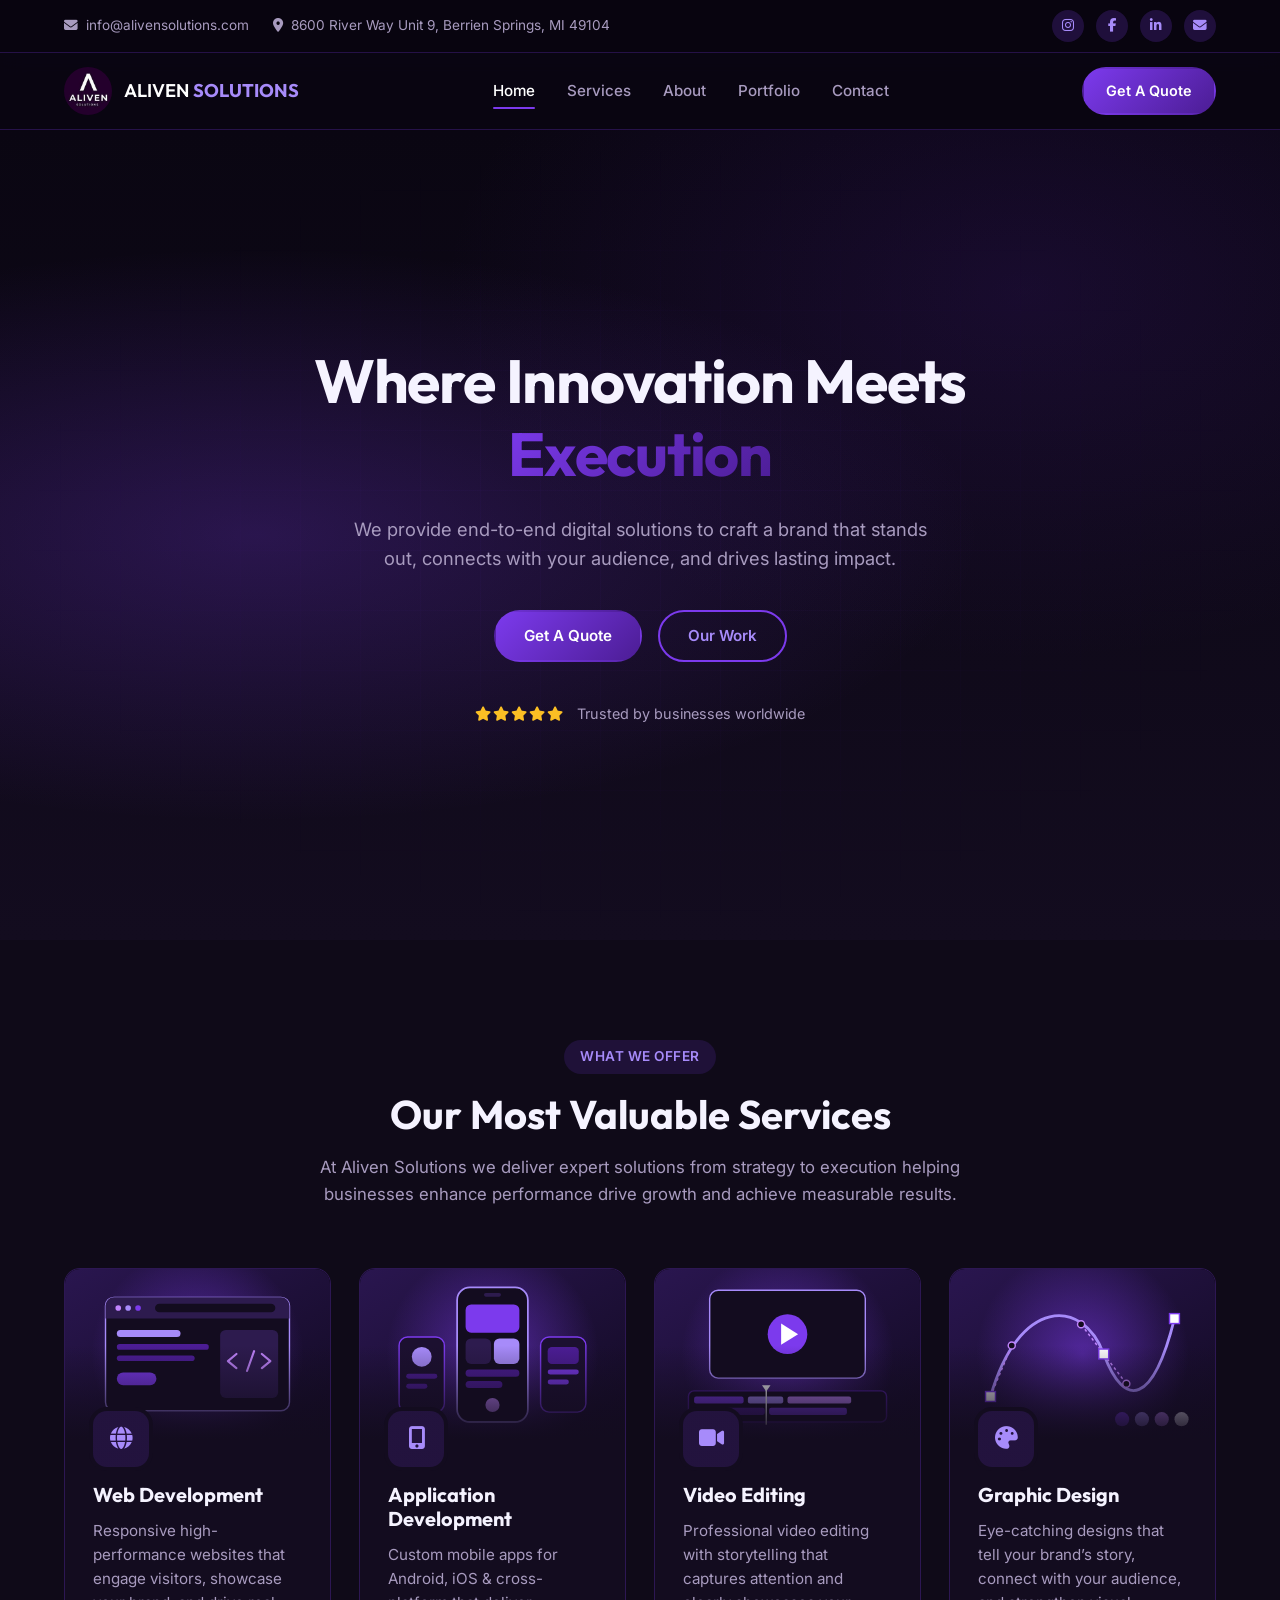
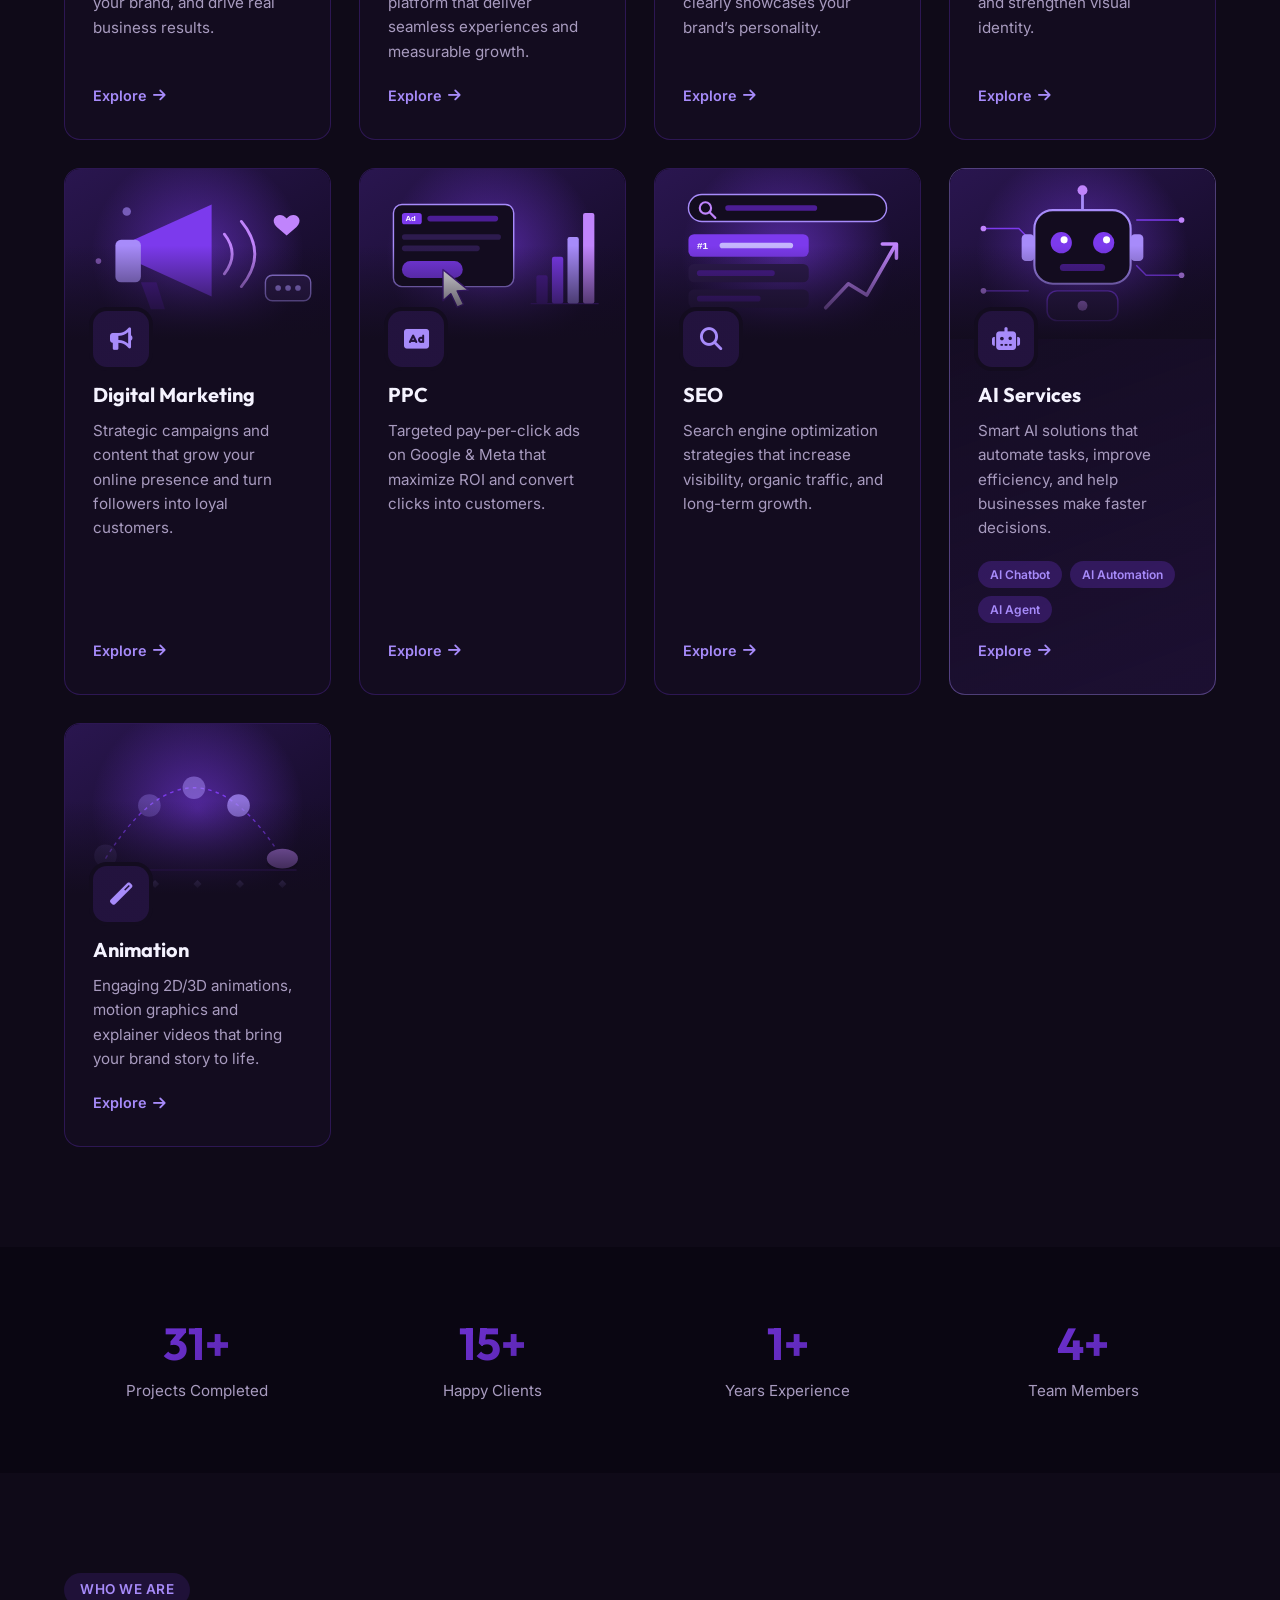
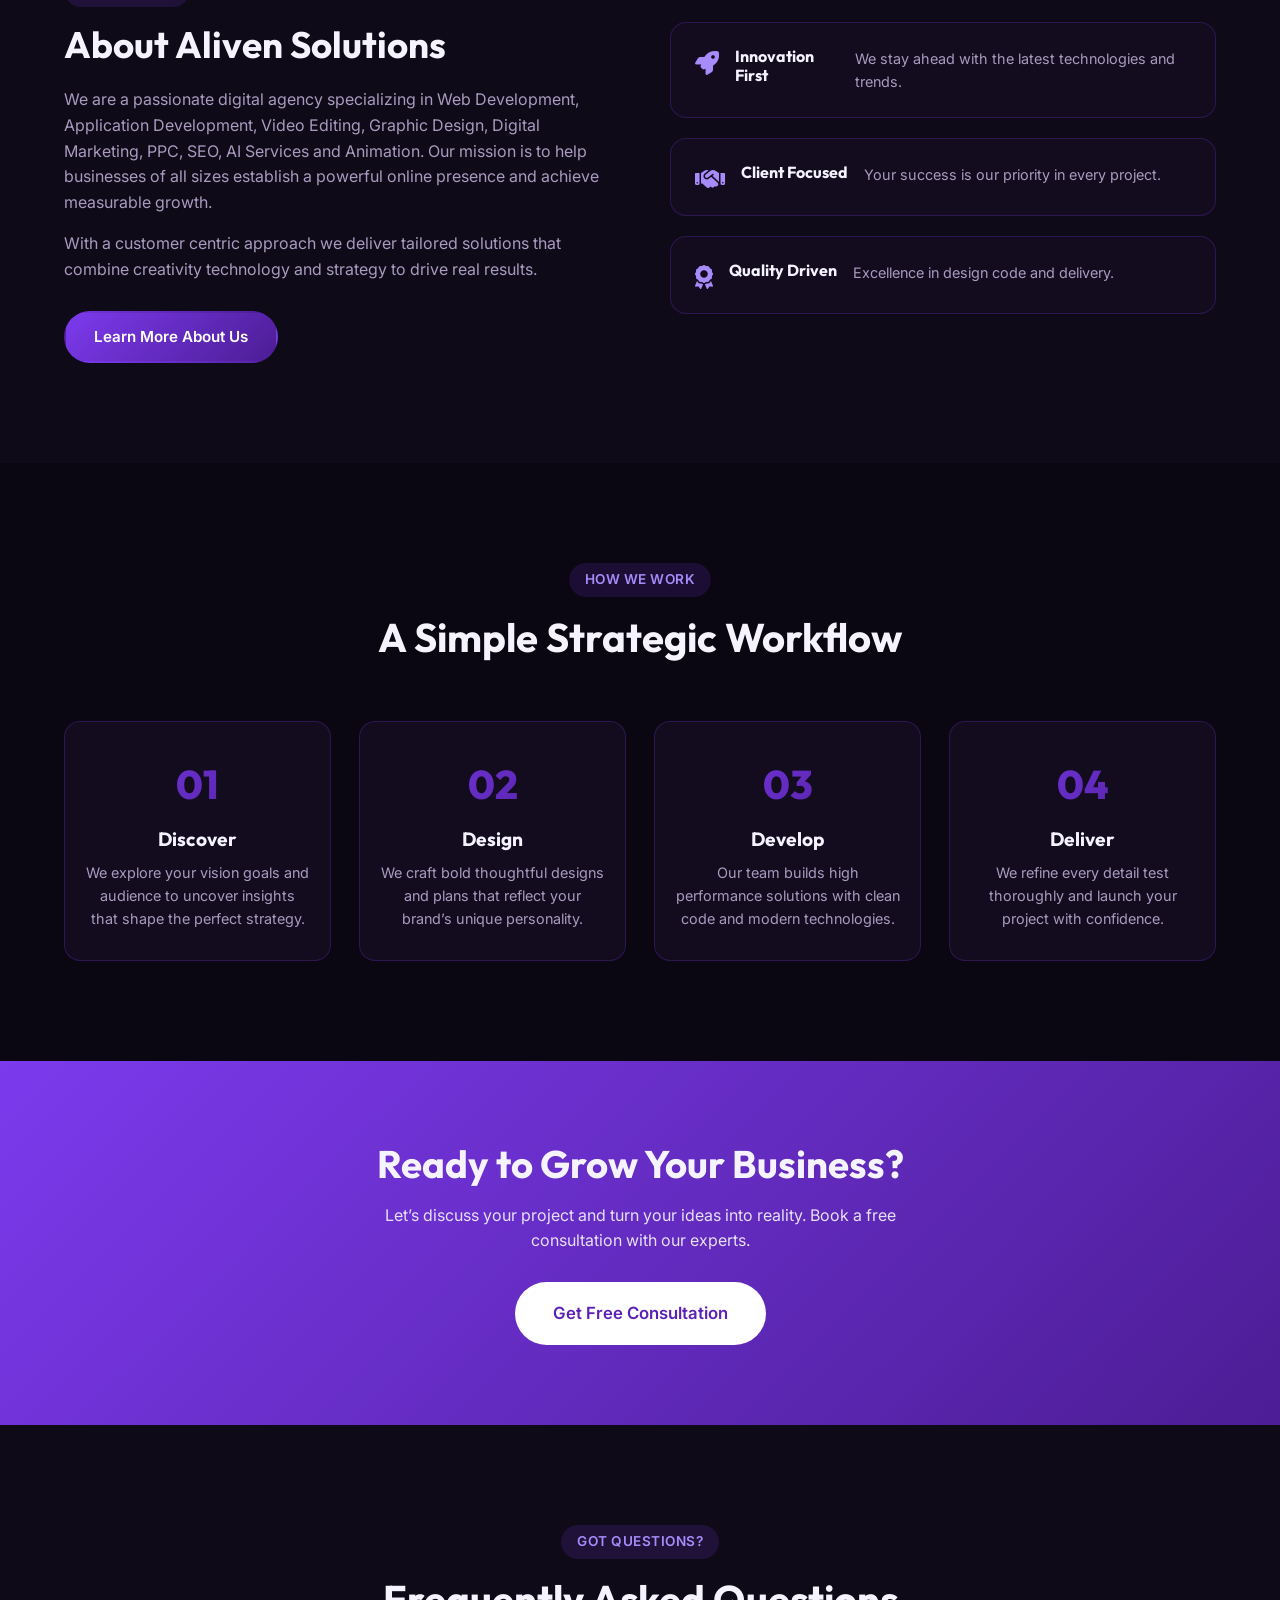
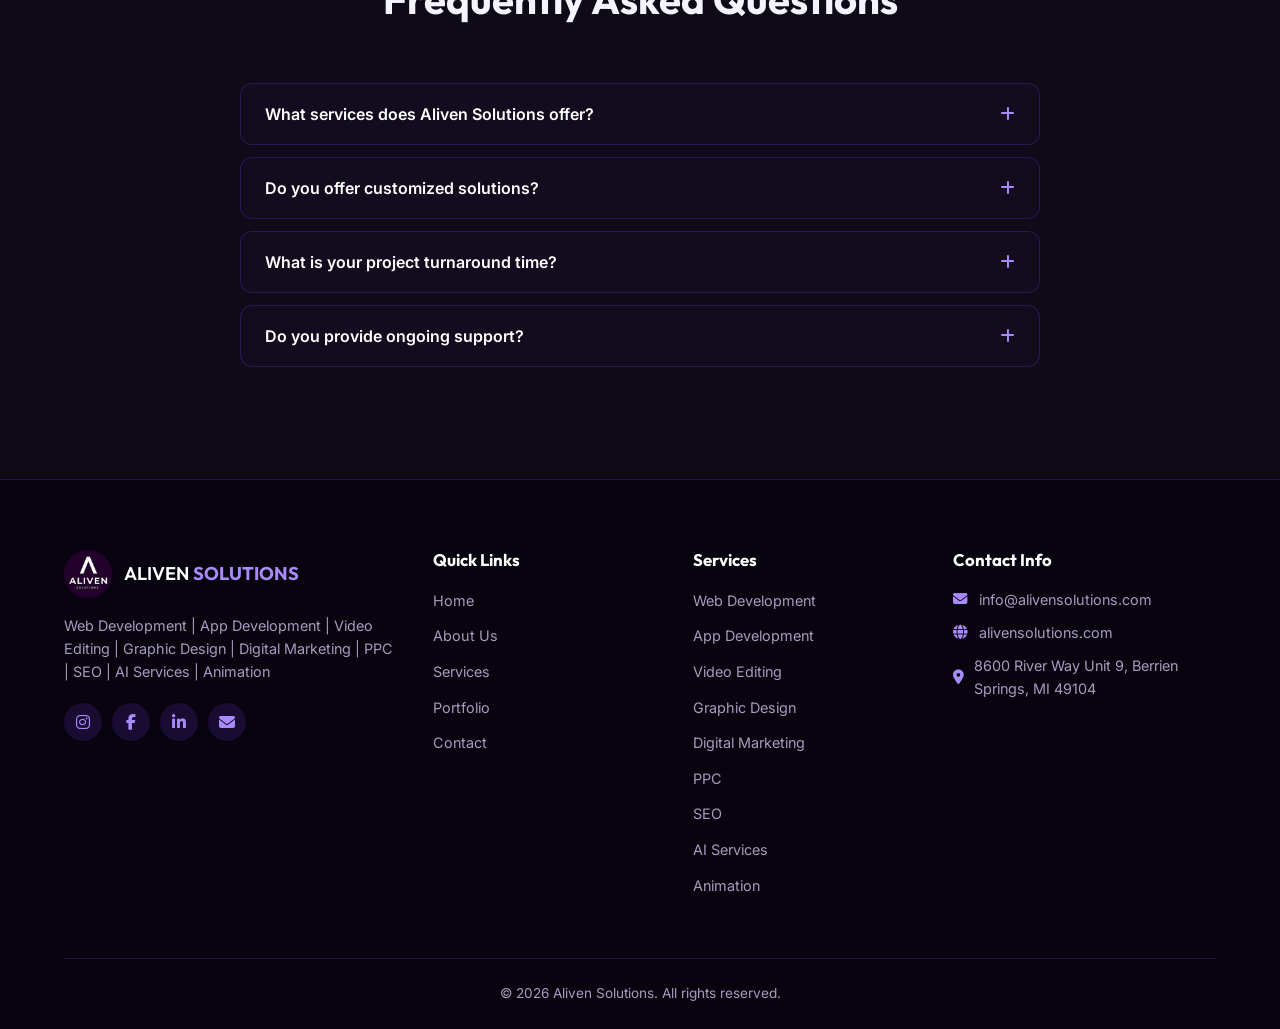
==== index.html @ 389243e1 "Complete project folders uploaded" ====
<!DOCTYPE html>
<html lang="en">
<head>
  <meta charset="UTF-8" />
  <meta name="viewport" content="width=device-width, initial-scale=1.0" />
  <title>Aliven Solutions | Web, App & Digital Marketing Experts</title>
  <meta name="description" content="Aliven Solutions - Web Development, App Development, Video Editing, Graphic Design, Digital Marketing, PPC, SEO & AI Services. Transform your digital presence." />
  <link rel="icon" type="image/png" href="images/pic.jpg" />
  <link rel="stylesheet" href="css/style.css" />
  <link rel="stylesheet" href="https://cdnjs.cloudflare.com/ajax/libs/font-awesome/6.5.1/css/all.min.css" />
  <link href="https://fonts.googleapis.com/css2?family=Inter:wght@300;400;500;600;700;800&family=Outfit:wght@400;500;600;700;800&display=swap" rel="stylesheet" />
</head>
<body>
  <div class="top-bar">
    <div class="container">
      <div class="top-left">
        <a href="mailto:alivensolutions@gmail.com"><i class="fas fa-envelope"></i> info@alivensolutions.com</a>
        <span><i class="fas fa-map-marker-alt"></i> 8600 River Way Unit 9, Berrien Springs, MI 49104</span>
      </div>
      <div class="top-right">
        <a href="https://www.instagram.com/alivensolutions/" target="_blank" aria-label="Instagram"><i class="fab fa-instagram"></i></a>
        <a href="https://www.facebook.com/profile.php?id=100065460550997&sk=directory_contact_info" aria-label="Facebook"><i class="fab fa-facebook-f"></i></a>
        <a href="https://www.linkedin.com/company/aliven-solutions" target="_blank"><i class="fab fa-linkedin-in"></i></a>
        <a href="mailto:alivensolutions@gmail.com" target="_blank"><i class="fas fa-envelope"></i></a>
      </div>
    </div>
  </div>

  <header class="navbar" id="navbar">
    <div class="container nav-container">
      <a href="index.html" class="logo">
        <img src="images/pic.jpg" alt="Aliven Solutions" />
        <span>ALIVEN <strong>SOLUTIONS</strong></span>
      </a>
      <nav class="nav-links" id="navLinks">
        <a href="index.html" class="active">Home</a>
        <a href="services.html">Services</a>
        <a href="about.html">About</a>
        <a href="portfolio.html">Portfolio</a>
        <a href="contact.html">Contact</a>
      </nav>
      <a href="contact.html" class="btn btn-primary nav-cta">Get A Quote</a>
      <button class="menu-toggle" id="menuToggle" aria-label="Menu">
        <span></span><span></span><span></span>
      </button>
    </div>
  </header>

  <section class="hero">
    <div class="hero-bg"></div>
    <div class="container hero-content">
      <h1>Where Innovation Meets <span>Execution</span></h1>
      <p>We provide end-to-end digital solutions to craft a brand that stands out, connects with your audience, and drives lasting impact.</p>
      <div class="hero-buttons">
        <a href="contact.html" class="btn btn-primary">Get A Quote</a>
        <a href="portfolio.html" class="btn btn-outline">Our Work</a>
      </div>
      <div class="hero-rating">
        <div class="stars">
          <i class="fas fa-star"></i><i class="fas fa-star"></i><i class="fas fa-star"></i><i class="fas fa-star"></i><i class="fas fa-star"></i>
        </div>
        <span>Trusted by businesses worldwide</span>
      </div>
    </div>
  </section>

  <section class="services section" id="services">
    <div class="container">
      <div class="section-header">
        <span class="section-tag">What We Offer</span>
        <h2>Our Most Valuable Services</h2>
        <p>At Aliven Solutions we deliver expert solutions from strategy to execution helping businesses enhance performance drive growth and achieve measurable results.</p>
      </div>
      <div class="services-grid">
        <div class="service-card">
          <div class="service-thumb">
            <img src="images/services/web.svg" alt="Web Development" loading="lazy" />
          </div>
          <div class="service-icon"><i class="fas fa-globe"></i></div>
          <h3>Web Development</h3>
          <p>Responsive high-performance websites that engage visitors, showcase your brand, and drive real business results.</p>
          <a href="services.html#web" class="service-link">Explore <i class="fas fa-arrow-right"></i></a>
        </div>
        <div class="service-card">
          <div class="service-thumb">
            <img src="images/services/app.svg" alt="Application Development" loading="lazy" />
          </div>
          <div class="service-icon"><i class="fas fa-mobile-alt"></i></div>
          <h3>Application Development</h3>
          <p>Custom mobile apps for Android, iOS &amp; cross-platform that deliver seamless experiences and measurable growth.</p>
          <a href="services.html#app" class="service-link">Explore <i class="fas fa-arrow-right"></i></a>
        </div>
        <div class="service-card">
          <div class="service-thumb">
            <img src="images/services/video.svg" alt="Video Editing" loading="lazy" />
          </div>
          <div class="service-icon"><i class="fas fa-video"></i></div>
          <h3>Video Editing</h3>
          <p>Professional video editing with storytelling that captures attention and clearly showcases your brand’s personality.</p>
          <a href="services.html#video" class="service-link">Explore <i class="fas fa-arrow-right"></i></a>
        </div>
        <div class="service-card">
          <div class="service-thumb">
            <img src="images/services/graphic.svg" alt="Graphic Design" loading="lazy" />
          </div>
          <div class="service-icon"><i class="fas fa-palette"></i></div>
          <h3>Graphic Design</h3>
          <p>Eye-catching designs that tell your brand’s story, connect with your audience, and strengthen visual identity.</p>
          <a href="services.html#graphic" class="service-link">Explore <i class="fas fa-arrow-right"></i></a>
        </div>
        <div class="service-card">
          <div class="service-thumb">
            <img src="images/services/marketing.svg" alt="Digital Marketing" loading="lazy" />
          </div>
          <div class="service-icon"><i class="fas fa-bullhorn"></i></div>
          <h3>Digital Marketing</h3>
          <p>Strategic campaigns and content that grow your online presence and turn followers into loyal customers.</p>
          <a href="services.html#digital" class="service-link">Explore <i class="fas fa-arrow-right"></i></a>
        </div>
        <div class="service-card">
          <div class="service-thumb">
            <img src="images/services/ppc.svg" alt="PPC" loading="lazy" />
          </div>
          <div class="service-icon"><i class="fas fa-ad"></i></div>
          <h3>PPC</h3>
          <p>Targeted pay-per-click ads on Google &amp; Meta that maximize ROI and convert clicks into customers.</p>
          <a href="services.html#ppc" class="service-link">Explore <i class="fas fa-arrow-right"></i></a>
        </div>
        <div class="service-card">
          <div class="service-thumb">
            <img src="images/services/seo.svg" alt="SEO" loading="lazy" />
          </div>
          <div class="service-icon"><i class="fas fa-search"></i></div>
          <h3>SEO</h3>
          <p>Search engine optimization strategies that increase visibility, organic traffic, and long-term growth.</p>
          <a href="services.html#seo" class="service-link">Explore <i class="fas fa-arrow-right"></i></a>
        </div>
        <div class="service-card service-card-ai">
          <div class="service-thumb">
            <img src="images/services/ai.svg" alt="AI Services" loading="lazy" />
          </div>
          <div class="service-icon"><i class="fas fa-robot"></i></div>
          <h3>AI Services</h3>
          <p>Smart AI solutions that automate tasks, improve efficiency, and help businesses make faster decisions.</p>
          <div class="ai-tags">
            <span>AI Chatbot</span>
            <span>AI Automation</span>
            <span>AI Agent</span>
          </div>
          <a href="services.html#ai" class="service-link">Explore <i class="fas fa-arrow-right"></i></a>
        </div>
        <div class="service-card">
          <div class="service-thumb">
            <img src="images/services/animation.svg" alt="Animation" loading="lazy" />
          </div>
          <div class="service-icon"><i class="fas fa-magic"></i></div>
          <h3>Animation</h3>
          <p>Engaging 2D/3D animations, motion graphics and explainer videos that bring your brand story to life.</p>
          <a href="services.html#animation" class="service-link">Explore <i class="fas fa-arrow-right"></i></a>
        </div>
      </div>
    </div>
  </section>

  <section class="stats section">
    <div class="container">
      <div class="stats-grid">
        <div class="stat-item">
          <h3 class="counter" data-target="100">0</h3>
          <p>Projects Completed</p>
        </div>
        <div class="stat-item">
          <h3 class="counter" data-target="50">0</h3>
          <p>Happy Clients</p>
        </div>
        <div class="stat-item">
          <h3 class="counter" data-target="5">0</h3>
          <p>Years Experience</p>
        </div>
        <div class="stat-item">
          <h3 class="counter" data-target="15">0</h3>
          <p>Team Members</p>
        </div>
      </div>
    </div>
  </section>

  <section class="about-preview section">
    <div class="container">
      <div class="about-grid">
        <div class="about-content">
          <span class="section-tag">Who We Are</span>
          <h2>About Aliven Solutions</h2>
          <p>We are a passionate digital agency specializing in Web Development, Application Development, Video Editing, Graphic Design, Digital Marketing, PPC, SEO, AI Services and Animation. Our mission is to help businesses of all sizes establish a powerful online presence and achieve measurable growth.</p>
          <p>With a customer centric approach we deliver tailored solutions that combine creativity technology and strategy to drive real results.</p>
          <a href="about.html" class="btn btn-primary">Learn More About Us</a>
        </div>
        <div class="about-image">
          <div class="about-card">
            <i class="fas fa-rocket"></i>
            <h4>Innovation First</h4>
            <p>We stay ahead with the latest technologies and trends.</p>
          </div>
          <div class="about-card">
            <i class="fas fa-handshake"></i>
            <h4>Client Focused</h4>
            <p>Your success is our priority in every project.</p>
          </div>
          <div class="about-card">
            <i class="fas fa-award"></i>
            <h4>Quality Driven</h4>
            <p>Excellence in design code and delivery.</p>
          </div>
        </div>
      </div>
    </div>
  </section>

  <section class="process section">
    <div class="container">
      <div class="section-header">
        <span class="section-tag">How We Work</span>
        <h2>A Simple Strategic Workflow</h2>
      </div>
      <div class="process-grid">
        <div class="process-step">
          <div class="step-num">01</div>
          <h3>Discover</h3>
          <p>We explore your vision goals and audience to uncover insights that shape the perfect strategy.</p>
        </div>
        <div class="process-step">
          <div class="step-num">02</div>
          <h3>Design</h3>
          <p>We craft bold thoughtful designs and plans that reflect your brand’s unique personality.</p>
        </div>
        <div class="process-step">
          <div class="step-num">03</div>
          <h3>Develop</h3>
          <p>Our team builds high performance solutions with clean code and modern technologies.</p>
        </div>
        <div class="process-step">
          <div class="step-num">04</div>
          <h3>Deliver</h3>
          <p>We refine every detail test thoroughly and launch your project with confidence.</p>
        </div>
      </div>
    </div>
  </section>

  <section class="cta-section">
    <div class="container">
      <h2>Ready to Grow Your Business?</h2>
      <p>Let’s discuss your project and turn your ideas into reality. Book a free consultation with our experts.</p>
      <a href="contact.html" class="btn btn-primary btn-lg">Get Free Consultation</a>
    </div>
  </section>

  <section class="faq section">
    <div class="container">
      <div class="section-header">
        <span class="section-tag">Got Questions?</span>
        <h2>Frequently Asked Questions</h2>
      </div>
      <div class="faq-list">
        <div class="faq-item">
          <button class="faq-question">What services does Aliven Solutions offer? <i class="fas fa-plus"></i></button>
          <div class="faq-answer">
            <p>We offer Web Development, Application Development, Video Editing, Graphic Design, Digital Marketing, PPC, SEO, AI Services and Animation services everything you need to build and grow your digital presence under one roof.</p>
          </div>
        </div>
        <div class="faq-item">
          <button class="faq-question">Do you offer customized solutions? <i class="fas fa-plus"></i></button>
          <div class="faq-answer">
            <p>Yes Every project is tailored to your unique business needs goals and brand identity. We never use one size fits all templates.</p>
          </div>
        </div>
        <div class="faq-item">
          <button class="faq-question">What is your project turnaround time? <i class="fas fa-plus"></i></button>
          <div class="faq-answer">
            <p>Timelines vary based on project scope. Small websites typically take 2–4 weeks. We provide a clear estimated timeline after understanding your requirements.</p>
          </div>
        </div>
        <div class="faq-item">
          <button class="faq-question">Do you provide ongoing support? <i class="fas fa-plus"></i></button>
          <div class="faq-answer">
            <p>Absolutely We offer maintenance support and optimization packages to keep your digital assets performing at their best long after launch.</p>
          </div>
        </div>
      </div>
    </div>
  </section>

  <footer class="footer">
    <div class="container">
      <div class="footer-grid">
        <div class="footer-brand">
          <a href="index.html" class="logo">
            <img src="images/pic.jpg" alt="Aliven Solutions" />
            <span>ALIVEN <strong>SOLUTIONS</strong></span>
          </a>
          <p>Web Development | App Development | Video Editing | Graphic Design | Digital Marketing | PPC | SEO | AI Services | Animation</p>
          <div class="footer-social">
            <a href="https://www.instagram.com/alivensolutions/" target="_blank"><i class="fab fa-instagram"></i></a>
            <a href="https://www.facebook.com/profile.php?id=100065460550997&sk=directory_contact_info"><i class="fab fa-facebook-f"></i></a>
            <a href="https://www.linkedin.com/company/aliven-solutions" target="_blank"><i class="fab fa-linkedin-in"></i></a>
            <a href="mailto:alivensolutions@gmail.com" target="_blank"><i class="fas fa-envelope"></i></a>
          </div>
        </div>
        <div class="footer-links">
          <h4>Quick Links</h4>
          <ul>
            <li><a href="index.html">Home</a></li>
            <li><a href="about.html">About Us</a></li>
            <li><a href="services.html">Services</a></li>
            <li><a href="portfolio.html">Portfolio</a></li>
            <li><a href="contact.html">Contact</a></li>
          </ul>
        </div>
        <div class="footer-links">
          <h4>Services</h4>
          <ul>
            <li><a href="services.html#web">Web Development</a></li>
            <li><a href="services.html#app">App Development</a></li>
            <li><a href="services.html#video">Video Editing</a></li>
            <li><a href="services.html#graphic">Graphic Design</a></li>
            <li><a href="services.html#digital">Digital Marketing</a></li>
            <li><a href="services.html#ppc">PPC</a></li>
            <li><a href="services.html#seo">SEO</a></li>
            <li><a href="services.html#ai">AI Services</a></li>
            <li><a href="services.html#animation">Animation</a></li>
          </ul>
        </div>
        <div class="footer-contact">
          <h4>Contact Info</h4>
          <ul>
            <li><i class="fas fa-envelope"></i> <a href="mailto:alivensolutions@gmail.com">info@alivensolutions.com</a></li>
            <li><i class="fas fa-globe"></i> <a href="https://alivensolutions.com">alivensolutions.com</a></li>
            <li><i class="fas fa-map-marker-alt"></i> 8600 River Way Unit 9, Berrien Springs, MI 49104</li>
          </ul>
        </div>
      </div>
      <div class="footer-bottom">
        <p>&copy; 2026 Aliven Solutions. All rights reserved.</p>
      </div>
    </div>
  </footer>

  <script src="js/main.js"></script>
</body>
</html>
---- css/style.css ----
:root {
  --primary: #7c3aed;
  --primary-dark: #5b21b6;
  --primary-light: #a78bfa;
  --accent: #c084fc;
  --bg-dark: #0a0612;
  --bg-card: #130c1f;
  --bg-section: #0f0a18;
  --text: #f5f3ff;
  --text-muted: #a89bbf;
  --border: rgba(124, 58, 237, 0.25);
  --gradient: linear-gradient(135deg, #7c3aed 0%, #4c1d95 100%);
  --shadow: 0 10px 40px rgba(124, 58, 237, 0.15);
  --radius: 16px;
  --transition: all 0.3s ease;
}

* {
  margin: 0;
  padding: 0;
  box-sizing: border-box;
}

html {
  scroll-behavior: smooth;
}

body {
  font-family: 'Inter', sans-serif;
  background: var(--bg-dark);
  color: var(--text);
  line-height: 1.6;
  overflow-x: hidden;
}

h1, h2, h3, h4, h5, h6 {
  font-family: 'Outfit', sans-serif;
  font-weight: 700;
  line-height: 1.2;
}

a {
  text-decoration: none;
  color: inherit;
  transition: var(--transition);
}

img {
  max-width: 100%;
  display: block;
}

.container {
  width: 100%;
  max-width: 1200px;
  margin: 0 auto;
  padding: 0 24px;
}

.section {
  padding: 100px 0;
}

.section-header {
  text-align: center;
  max-width: 700px;
  margin: 0 auto 60px;
}

.section-tag {
  display: inline-block;
  background: rgba(124, 58, 237, 0.15);
  color: var(--primary-light);
  padding: 6px 16px;
  border-radius: 50px;
  font-size: 0.85rem;
  font-weight: 600;
  letter-spacing: 0.5px;
  margin-bottom: 16px;
  text-transform: uppercase;
}

.section-header h2 {
  font-size: 2.5rem;
  margin-bottom: 16px;
}

.section-header p {
  color: var(--text-muted);
  font-size: 1.05rem;
}

/* Buttons */
.btn {
  display: inline-flex;
  align-items: center;
  gap: 8px;
  padding: 12px 28px;
  border-radius: 50px;
  font-weight: 600;
  font-size: 0.95rem;
  border: 2px solid transparent;
  cursor: pointer;
  transition: var(--transition);
}

.btn-primary {
  background: var(--gradient);
  color: #fff;
  border-color: transparent;
}

.btn-primary:hover {
  transform: translateY(-2px);
  box-shadow: 0 8px 25px rgba(124, 58, 237, 0.4);
}

.btn-outline {
  background: transparent;
  border-color: var(--primary);
  color: var(--primary-light);
}

.btn-outline:hover {
  background: var(--primary);
  color: #fff;
}

.btn-lg {
  padding: 16px 36px;
  font-size: 1.05rem;
}

/* Top Bar */
.top-bar {
  background: #08040f;
  padding: 10px 0;
  font-size: 0.85rem;
  border-bottom: 1px solid var(--border);
}

.top-bar .container {
  display: flex;
  justify-content: space-between;
  align-items: center;
}

.top-left {
  display: flex;
  gap: 24px;
}

.top-left a, .top-left span {
  color: var(--text-muted);
  display: flex;
  align-items: center;
  gap: 8px;
}

.top-left a:hover {
  color: var(--primary-light);
}

.top-right {
  display: flex;
  gap: 12px;
}

.top-right a {
  width: 32px;
  height: 32px;
  border-radius: 50%;
  background: rgba(124, 58, 237, 0.2);
  display: flex;
  align-items: center;
  justify-content: center;
  color: var(--primary-light);
  font-size: 0.85rem;
}

.top-right a:hover {
  background: var(--primary);
  color: #fff;
}

/* Navbar */
.navbar {
  position: sticky;
  top: 0;
  z-index: 1000;
  background: rgba(10, 6, 18, 0.95);
  backdrop-filter: blur(12px);
  border-bottom: 1px solid var(--border);
  padding: 14px 0;
  transition: var(--transition);
}

.navbar.scrolled {
  box-shadow: 0 4px 30px rgba(0,0,0,0.4);
}

.nav-container {
  display: flex;
  align-items: center;
  justify-content: space-between;
  gap: 20px;
}

.logo {
  display: flex;
  align-items: center;
  gap: 12px;
  font-family: 'Outfit', sans-serif;
  font-size: 1.15rem;
  font-weight: 600;
  color: #fff;
}

.logo img {
  width: 48px;
  height: 48px;
  border-radius: 50%;
  object-fit: cover;
}

.logo strong {
  color: var(--primary-light);
}

.nav-links {
  display: flex;
  gap: 32px;
}

.nav-links a {
  color: var(--text-muted);
  font-weight: 500;
  font-size: 0.95rem;
  position: relative;
}

.nav-links a:hover,
.nav-links a.active {
  color: #fff;
}

.nav-links a.active::after {
  content: '';
  position: absolute;
  bottom: -6px;
  left: 0;
  width: 100%;
  height: 2px;
  background: var(--primary);
  border-radius: 2px;
}

.nav-cta {
  padding: 10px 22px;
  font-size: 0.9rem;
}

.menu-toggle {
  display: none;
  flex-direction: column;
  gap: 5px;
  background: none;
  border: none;
  cursor: pointer;
  padding: 4px;
}

.menu-toggle span {
  width: 24px;
  height: 2px;
  background: #fff;
  border-radius: 2px;
  transition: var(--transition);
}

/* Hero */
.hero {
  position: relative;
  min-height: 90vh;
  display: flex;
  align-items: center;
  overflow: hidden;
}

.hero-bg {
  position: absolute;
  inset: 0;
  background: 
    radial-gradient(ellipse at 20% 50%, rgba(124, 58, 237, 0.25) 0%, transparent 50%),
    radial-gradient(ellipse at 80% 20%, rgba(76, 29, 149, 0.2) 0%, transparent 40%),
    linear-gradient(180deg, #0a0612 0%, #130c1f 100%);
  z-index: 0;
}

.hero-bg::before {
  content: '';
  position: absolute;
  inset: 0;
  background-image: 
    linear-gradient(rgba(124, 58, 237, 0.03) 1px, transparent 1px),
    linear-gradient(90deg, rgba(124, 58, 237, 0.03) 1px, transparent 1px);
  background-size: 60px 60px;
  mask-image: radial-gradient(ellipse at center, black 20%, transparent 70%);
}

.hero-content {
  position: relative;
  z-index: 1;
  text-align: center;
  max-width: 850px;
  margin: 0 auto;
  padding: 80px 24px;
}

.hero h1 {
  font-size: clamp(2.5rem, 5vw, 3.8rem);
  margin-bottom: 24px;
  letter-spacing: -0.02em;
}

.hero h1 span {
  background: var(--gradient);
  -webkit-background-clip: text;
  -webkit-text-fill-color: transparent;
  background-clip: text;
}

.hero p {
  font-size: 1.15rem;
  color: var(--text-muted);
  max-width: 600px;
  margin: 0 auto 36px;
}

.hero-buttons {
  display: flex;
  gap: 16px;
  justify-content: center;
  flex-wrap: wrap;
  margin-bottom: 40px;
}

.hero-rating {
  display: flex;
  align-items: center;
  justify-content: center;
  gap: 12px;
  color: var(--text-muted);
  font-size: 0.9rem;
}

.stars {
  color: #fbbf24;
  letter-spacing: 2px;
}

/* Services */
.services {
  background: var(--bg-section);
}

.services-grid {
  display: grid;
  grid-template-columns: repeat(auto-fit, minmax(260px, 1fr));
  gap: 28px;
}

.service-card {
  background: var(--bg-card);
  border: 1px solid var(--border);
  border-radius: var(--radius);
  padding: 0 28px 32px;
  transition: var(--transition);
  position: relative;
  overflow: hidden;
  display: flex;
  flex-direction: column;
}

.service-card::before {
  content: '';
  position: absolute;
  top: 0;
  left: 0;
  width: 100%;
  height: 3px;
  background: var(--gradient);
  transform: scaleX(0);
  transition: var(--transition);
  z-index: 2;
}

.service-card:hover {
  transform: translateY(-6px);
  border-color: var(--primary);
  box-shadow: var(--shadow);
}

.service-card:hover::before {
  transform: scaleX(1);
}

/* Service thumbnail */
.service-thumb {
  margin: 0 -28px;
  height: 170px;
  overflow: hidden;
  position: relative;
  background: var(--bg-dark);
}

.service-thumb img {
  width: 100%;
  height: 100%;
  object-fit: cover;
  transition: transform 0.5s ease;
}

.service-thumb::after {
  content: '';
  position: absolute;
  inset: 0;
  background: linear-gradient(to top, var(--bg-card) 0%, transparent 55%);
}

.service-card:hover .service-thumb img {
  transform: scale(1.07);
}

.service-icon {
  width: 56px;
  height: 56px;
  border-radius: 14px;
  background:
    linear-gradient(rgba(124, 58, 237, 0.15), rgba(124, 58, 237, 0.15)),
    var(--bg-card);
  display: flex;
  align-items: center;
  justify-content: center;
  font-size: 1.4rem;
  color: var(--primary-light);
  margin: -28px 0 16px;
  position: relative;
  z-index: 1;
  box-shadow: 0 0 0 4px var(--bg-card);
}

.service-card h3 {
  font-size: 1.25rem;
  margin-bottom: 12px;
}

.service-card p {
  color: var(--text-muted);
  font-size: 0.95rem;
  margin-bottom: 20px;
}

.service-link {
  color: var(--primary-light);
  font-weight: 600;
  font-size: 0.9rem;
  display: inline-flex;
  align-items: center;
  gap: 6px;
  margin-top: auto;
}

.service-link:hover {
  gap: 10px;
}

.service-card-ai {
  border-color: rgba(167, 139, 250, 0.4);
  background: linear-gradient(160deg, var(--bg-card) 0%, rgba(124, 58, 237, 0.12) 100%);
}

.ai-tags {
  display: flex;
  flex-wrap: wrap;
  gap: 8px;
  margin-bottom: 16px;
}

.ai-tags span {
  background: rgba(124, 58, 237, 0.25);
  color: var(--primary-light);
  padding: 4px 12px;
  border-radius: 50px;
  font-size: 0.75rem;
  font-weight: 600;
}

/* Stats */
.stats {
  background: var(--bg-dark);
  padding: 70px 0;
}

.stats-grid {
  display: grid;
  grid-template-columns: repeat(4, 1fr);
  gap: 30px;
  text-align: center;
}

.stat-item h3 {
  font-size: 2.8rem;
  background: var(--gradient);
  -webkit-background-clip: text;
  -webkit-text-fill-color: transparent;
  background-clip: text;
  margin-bottom: 8px;
}

.stat-item p {
  color: var(--text-muted);
  font-size: 0.95rem;
}

/* About Preview */
.about-preview {
  background: var(--bg-section);
}

.about-grid {
  display: grid;
  grid-template-columns: 1fr 1fr;
  gap: 60px;
  align-items: center;
}

.about-content h2 {
  font-size: 2.3rem;
  margin-bottom: 20px;
}

.about-content p {
  color: var(--text-muted);
  margin-bottom: 16px;
}

.about-content .btn {
  margin-top: 12px;
}

.about-image {
  display: grid;
  gap: 20px;
}

.about-card {
  background: var(--bg-card);
  border: 1px solid var(--border);
  border-radius: var(--radius);
  padding: 24px;
  display: flex;
  align-items: flex-start;
  gap: 16px;
  transition: var(--transition);
}

.about-card:hover {
  border-color: var(--primary);
}

.about-card i {
  font-size: 1.5rem;
  color: var(--primary-light);
  margin-top: 4px;
}

.about-card h4 {
  margin-bottom: 6px;
}

.about-card p {
  color: var(--text-muted);
  font-size: 0.9rem;
}


/* Founder */
.founder-card {
  display: grid;
  grid-template-columns: 280px 1fr;
  gap: 48px;
  align-items: center;
  max-width: 900px;
  margin: 0 auto;
  background: var(--bg-card);
  border: 1px solid var(--border);
  border-radius: var(--radius);
  padding: 40px;
  box-shadow: 0 12px 40px rgba(0,0,0,0.15);
}

.founder-photo {
  border-radius: 16px;
  overflow: hidden;
  aspect-ratio: 3 / 4;
  background: var(--bg-dark);
}

.founder-photo img {
  width: 100%;
  height: 100%;
  object-fit: cover;
  object-position: top center;
  display: block;
}

.founder-info h3 {
  font-family: 'Outfit', sans-serif;
  font-size: 1.75rem;
  margin-bottom: 6px;
  color: var(--text);
}

.founder-info h3.founder-title {
  font-size: 2.4rem;
  line-height: 1.15;
  margin-bottom: 8px;
  background: linear-gradient(90deg, #a78bfa, #c084fc);
  -webkit-background-clip: text;
  -webkit-text-fill-color: transparent;
  background-clip: text;
}

.founder-name {
  display: block;
  font-family: 'Outfit', sans-serif;
  font-size: 1.3rem;
  font-weight: 600;
  color: var(--text);
  margin-bottom: 18px;
}

.founder-role {
  display: inline-block;
  font-size: 0.9rem;
  font-weight: 600;
  color: var(--primary, #7c3aed);
  letter-spacing: 0.04em;
  text-transform: uppercase;
  margin-bottom: 18px;
  background: linear-gradient(90deg, #a78bfa, #c084fc);
  -webkit-background-clip: text;
  -webkit-text-fill-color: transparent;
  background-clip: text;
}

.founder-info p {
  color: var(--text-muted);
  line-height: 1.7;
  margin-bottom: 14px;
}

.founder-info p:last-child {
  margin-bottom: 0;
}

@media (max-width: 768px) {
  .founder-card {
    grid-template-columns: 1fr;
    gap: 28px;
    padding: 28px 22px;
    text-align: center;
  }
  .founder-photo {
    max-width: 240px;
    margin: 0 auto;
  }
}

/* Process */
.process {
  background: var(--bg-dark);
}

.process-grid {
  display: grid;
  grid-template-columns: repeat(4, 1fr);
  gap: 28px;
}

.process-step {
  text-align: center;
  padding: 30px 20px;
  background: var(--bg-card);
  border: 1px solid var(--border);
  border-radius: var(--radius);
  position: relative;
}

.step-num {
  font-family: 'Outfit', sans-serif;
  font-size: 2.5rem;
  font-weight: 800;
  background: var(--gradient);
  -webkit-background-clip: text;
  -webkit-text-fill-color: transparent;
  background-clip: text;
  margin-bottom: 12px;
}

.process-step h3 {
  margin-bottom: 10px;
  font-size: 1.2rem;
}

.process-step p {
  color: var(--text-muted);
  font-size: 0.9rem;
}

/* CTA */
.cta-section {
  background: var(--gradient);
  padding: 80px 0;
  text-align: center;
}

.cta-section h2 {
  font-size: 2.4rem;
  margin-bottom: 16px;
}

.cta-section p {
  max-width: 550px;
  margin: 0 auto 28px;
  opacity: 0.9;
}

.cta-section .btn-primary {
  background: #fff;
  color: var(--primary-dark);
}

.cta-section .btn-primary:hover {
  background: #f0e6ff;
  box-shadow: 0 8px 25px rgba(0,0,0,0.2);
}

/* FAQ */
.faq {
  background: var(--bg-section);
}

.faq-list {
  max-width: 800px;
  margin: 0 auto;
}

.faq-item {
  border: 1px solid var(--border);
  border-radius: 12px;
  margin-bottom: 12px;
  overflow: hidden;
  background: var(--bg-card);
}

.faq-question {
  width: 100%;
  background: none;
  border: none;
  color: #fff;
  padding: 20px 24px;
  font-size: 1rem;
  font-weight: 600;
  text-align: left;
  cursor: pointer;
  display: flex;
  justify-content: space-between;
  align-items: center;
  font-family: 'Inter', sans-serif;
}

.faq-question i {
  color: var(--primary-light);
  transition: var(--transition);
}

.faq-item.active .faq-question i {
  transform: rotate(45deg);
}

.faq-answer {
  max-height: 0;
  overflow: hidden;
  transition: max-height 0.35s ease;
}

.faq-item.active .faq-answer {
  max-height: 200px;
}

.faq-answer p {
  padding: 0 24px 20px;
  color: var(--text-muted);
  font-size: 0.95rem;
}

/* Footer */
.footer {
  background: #08040f;
  padding: 70px 0 0;
  border-top: 1px solid var(--border);
}

.footer-grid {
  display: grid;
  grid-template-columns: 1.5fr 1fr 1fr 1.2fr;
  gap: 40px;
  margin-bottom: 50px;
}

.footer-brand .logo {
  margin-bottom: 16px;
}

.footer-brand p {
  color: var(--text-muted);
  font-size: 0.9rem;
  margin-bottom: 20px;
}

.footer-social {
  display: flex;
  gap: 10px;
}

.footer-social a {
  width: 38px;
  height: 38px;
  border-radius: 50%;
  background: rgba(124, 58, 237, 0.15);
  display: flex;
  align-items: center;
  justify-content: center;
  color: var(--primary-light);
}

.footer-social a:hover {
  background: var(--primary);
  color: #fff;
}

.footer-links h4,
.footer-contact h4 {
  font-size: 1.05rem;
  margin-bottom: 18px;
  color: #fff;
}

.footer-links ul,
.footer-contact ul {
  list-style: none;
}

.footer-links li,
.footer-contact li {
  margin-bottom: 10px;
}

.footer-links a,
.footer-contact a {
  color: var(--text-muted);
  font-size: 0.9rem;
}

.footer-links a:hover,
.footer-contact a:hover {
  color: var(--primary-light);
}

.footer-contact li {
  display: flex;
  align-items: center;
  gap: 10px;
  color: var(--text-muted);
  font-size: 0.9rem;
}

.footer-contact i {
  color: var(--primary-light);
  width: 16px;
}

.footer-bottom {
  border-top: 1px solid var(--border);
  padding: 24px 0;
  text-align: center;
  color: var(--text-muted);
  font-size: 0.85rem;
}

/* Page Hero (inner pages) */
.page-hero {
  padding: 80px 0 60px;
  text-align: center;
  background: 
    radial-gradient(ellipse at 50% 0%, rgba(124, 58, 237, 0.2) 0%, transparent 60%),
    var(--bg-dark);
  border-bottom: 1px solid var(--border);
}

.page-hero h1 {
  font-size: 2.8rem;
  margin-bottom: 12px;
}

.page-hero p {
  color: var(--text-muted);
  max-width: 500px;
  margin: 0 auto;
}

/* Contact Form */
.contact-grid {
  display: grid;
  grid-template-columns: 1fr 1.2fr;
  gap: 50px;
}

.contact-info-card {
  background: var(--bg-card);
  border: 1px solid var(--border);
  border-radius: var(--radius);
  padding: 36px;
}

.contact-info-card h3 {
  margin-bottom: 24px;
  font-size: 1.4rem;
}

.contact-detail {
  display: flex;
  gap: 16px;
  margin-bottom: 24px;
}

.contact-detail i {
  width: 44px;
  height: 44px;
  border-radius: 12px;
  background: rgba(124, 58, 237, 0.15);
  display: flex;
  align-items: center;
  justify-content: center;
  color: var(--primary-light);
  flex-shrink: 0;
}

.contact-detail h4 {
  font-size: 0.95rem;
  margin-bottom: 4px;
}

.contact-detail p,
.contact-detail a {
  color: var(--text-muted);
  font-size: 0.9rem;
}

.contact-form {
  background: var(--bg-card);
  border: 1px solid var(--border);
  border-radius: var(--radius);
  padding: 36px;
}

.form-group {
  margin-bottom: 20px;
}

.form-group label {
  display: block;
  margin-bottom: 8px;
  font-weight: 500;
  font-size: 0.9rem;
}

.form-group input,
.form-group textarea,
.form-group select {
  width: 100%;
  padding: 14px 16px;
  background: var(--bg-dark);
  border: 1px solid var(--border);
  border-radius: 10px;
  color: #fff;
  font-family: 'Inter', sans-serif;
  font-size: 0.95rem;
  transition: var(--transition);
}

.form-group input:focus,
.form-group textarea:focus,
.form-group select:focus {
  outline: none;
  border-color: var(--primary);
  box-shadow: 0 0 0 3px rgba(124, 58, 237, 0.2);
}

.form-group textarea {
  min-height: 140px;
  resize: vertical;
}

.form-row {
  display: grid;
  grid-template-columns: 1fr 1fr;
  gap: 16px;
}

/* Service Detail */
.service-detail {
  padding: 60px 0;
}

.service-detail-card {
  background: var(--bg-card);
  border: 1px solid var(--border);
  border-radius: var(--radius);
  padding: 40px;
  margin-bottom: 30px;
  display: grid;
  grid-template-columns: auto 1fr;
  gap: 30px;
  align-items: start;
}

.service-detail-icon {
  width: 70px;
  height: 70px;
  border-radius: 16px;
  background: rgba(124, 58, 237, 0.15);
  display: flex;
  align-items: center;
  justify-content: center;
  font-size: 1.8rem;
  color: var(--primary-light);
}

.service-detail-card h3 {
  font-size: 1.5rem;
  margin-bottom: 12px;
}

.service-detail-card p {
  color: var(--text-muted);
  margin-bottom: 16px;
}

.service-detail-card ul {
  list-style: none;
  display: grid;
  grid-template-columns: 1fr 1fr;
  gap: 8px;
}

.service-detail-card ul li {
  color: var(--text-muted);
  font-size: 0.9rem;
  display: flex;
  align-items: center;
  gap: 8px;
}

.service-detail-card ul li i {
  color: var(--primary-light);
  font-size: 0.75rem;
}

/* Portfolio */
.portfolio-grid {
  display: grid;
  grid-template-columns: repeat(auto-fill, minmax(320px, 1fr));
  gap: 28px;
}

.portfolio-card {
  background: var(--bg-card);
  border: 1px solid var(--border);
  border-radius: var(--radius);
  overflow: hidden;
  transition: var(--transition);
}

.portfolio-card:hover {
  transform: translateY(-6px);
  border-color: var(--primary);
  box-shadow: var(--shadow);
}

.portfolio-img {
  height: 200px;
  background: linear-gradient(135deg, #1e1033, #2d1b4e);
  display: flex;
  align-items: center;
  justify-content: center;
  font-size: 3rem;
  color: var(--primary-light);
  opacity: 0.6;
}

.portfolio-body {
  padding: 24px;
}

.portfolio-body h3 {
  margin-bottom: 8px;
}

.portfolio-body p {
  color: var(--text-muted);
  font-size: 0.9rem;
  margin-bottom: 12px;
}

.portfolio-tag {
  display: inline-block;
  background: rgba(124, 58, 237, 0.15);
  color: var(--primary-light);
  padding: 4px 12px;
  border-radius: 50px;
  font-size: 0.75rem;
  font-weight: 600;
}

/* Responsive */
@media (max-width: 992px) {
  .about-grid,
  .contact-grid {
    grid-template-columns: 1fr;
  }
  .process-grid {
    grid-template-columns: 1fr 1fr;
  }
  .stats-grid {
    grid-template-columns: 1fr 1fr;
  }
  .footer-grid {
    grid-template-columns: 1fr 1fr;
  }
  .service-detail-card {
    grid-template-columns: 1fr;
  }
  .service-detail-card ul {
    grid-template-columns: 1fr;
  }
}

@media (max-width: 768px) {
  .nav-links,
  .nav-cta {
    display: none;
  }
  .menu-toggle {
    display: flex;
  }
  .nav-links.active {
    display: flex;
    flex-direction: column;
    position: absolute;
    top: 100%;
    left: 0;
    right: 0;
    background: var(--bg-card);
    padding: 24px;
    border-bottom: 1px solid var(--border);
    gap: 16px;
  }
  .top-left span {
    display: none;
  }
  .section {
    padding: 70px 0;
  }
  .section-header h2 {
    font-size: 2rem;
  }
  .process-grid {
    grid-template-columns: 1fr;
  }
  .footer-grid {
    grid-template-columns: 1fr;
  }
  .form-row {
    grid-template-columns: 1fr;
  }
  .hero h1 {
    font-size: 2.2rem;
  }
}

@media (max-width: 480px) {
  .stats-grid {
    grid-template-columns: 1fr;
  }
  .hero-buttons {
    flex-direction: column;
    align-items: center;
  }
}

@media (prefers-reduced-motion: reduce) {
  .service-thumb img {
    transition: none;
  }
}
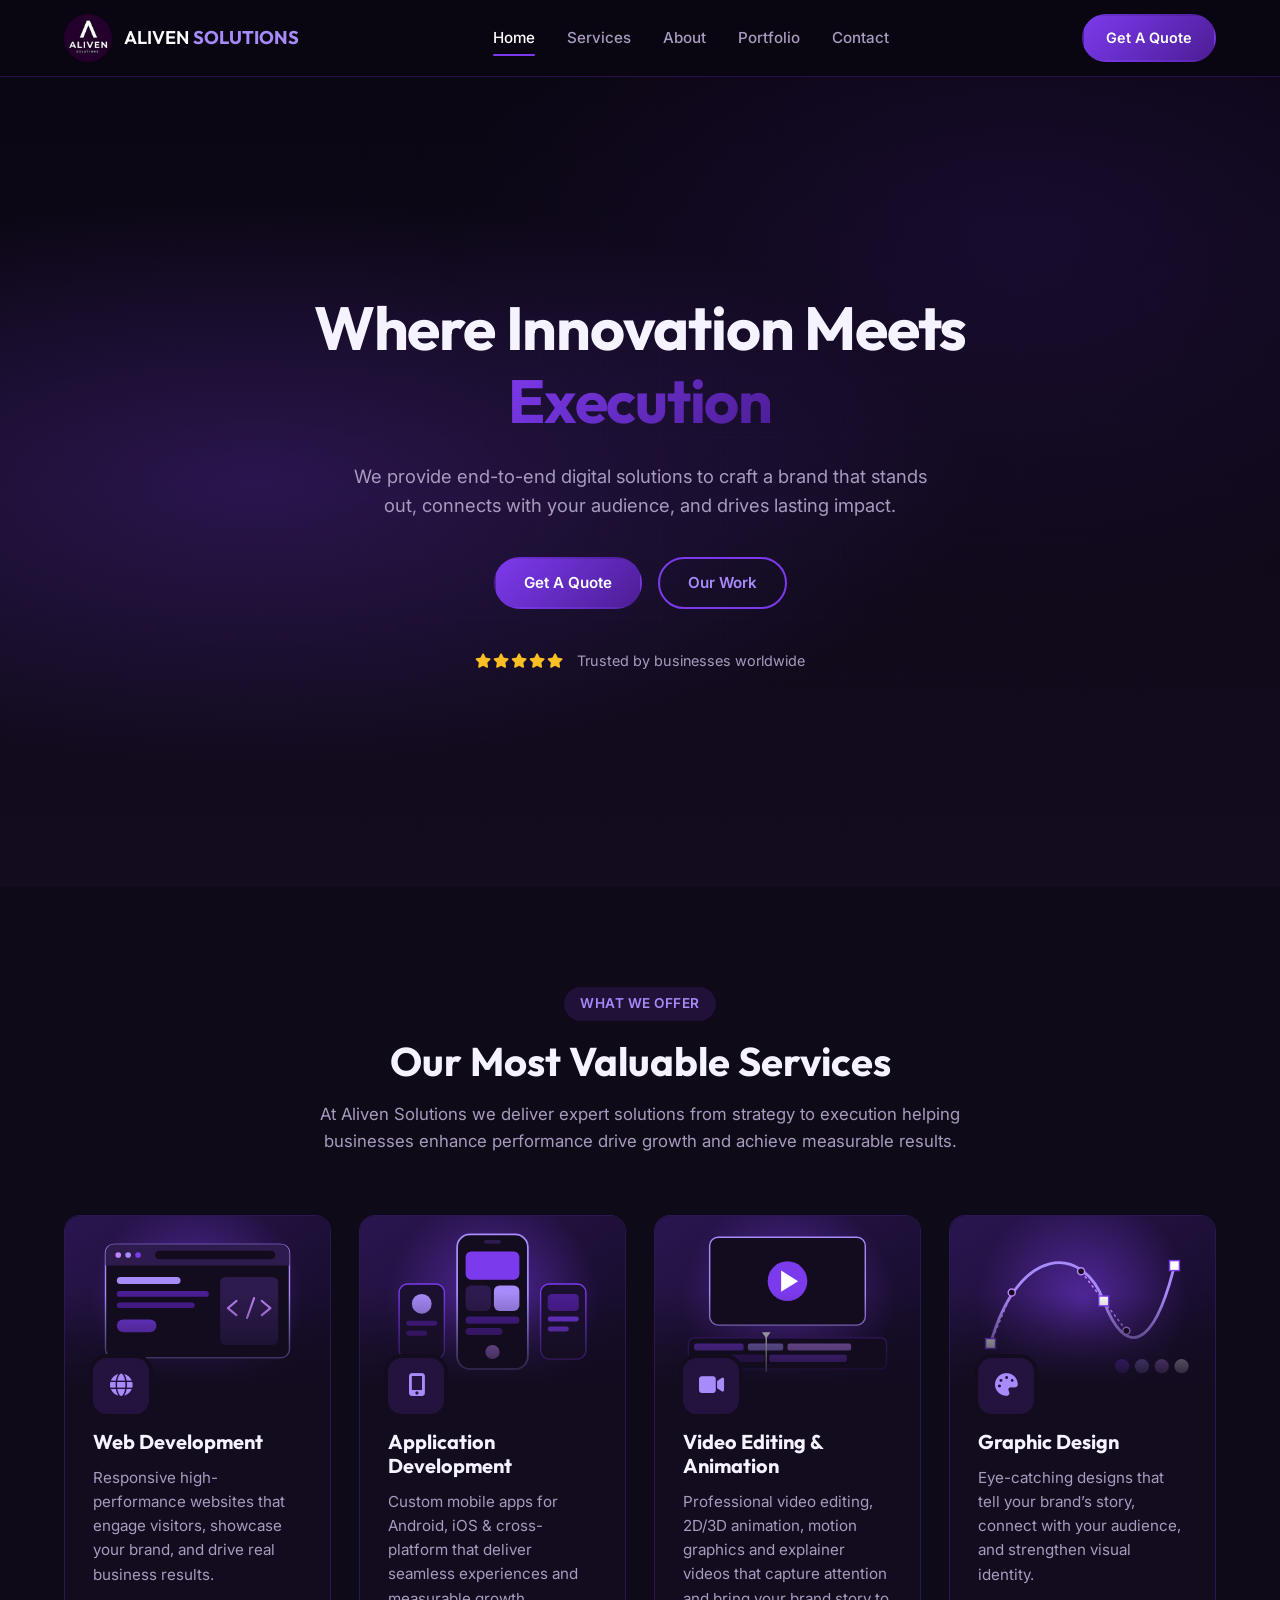
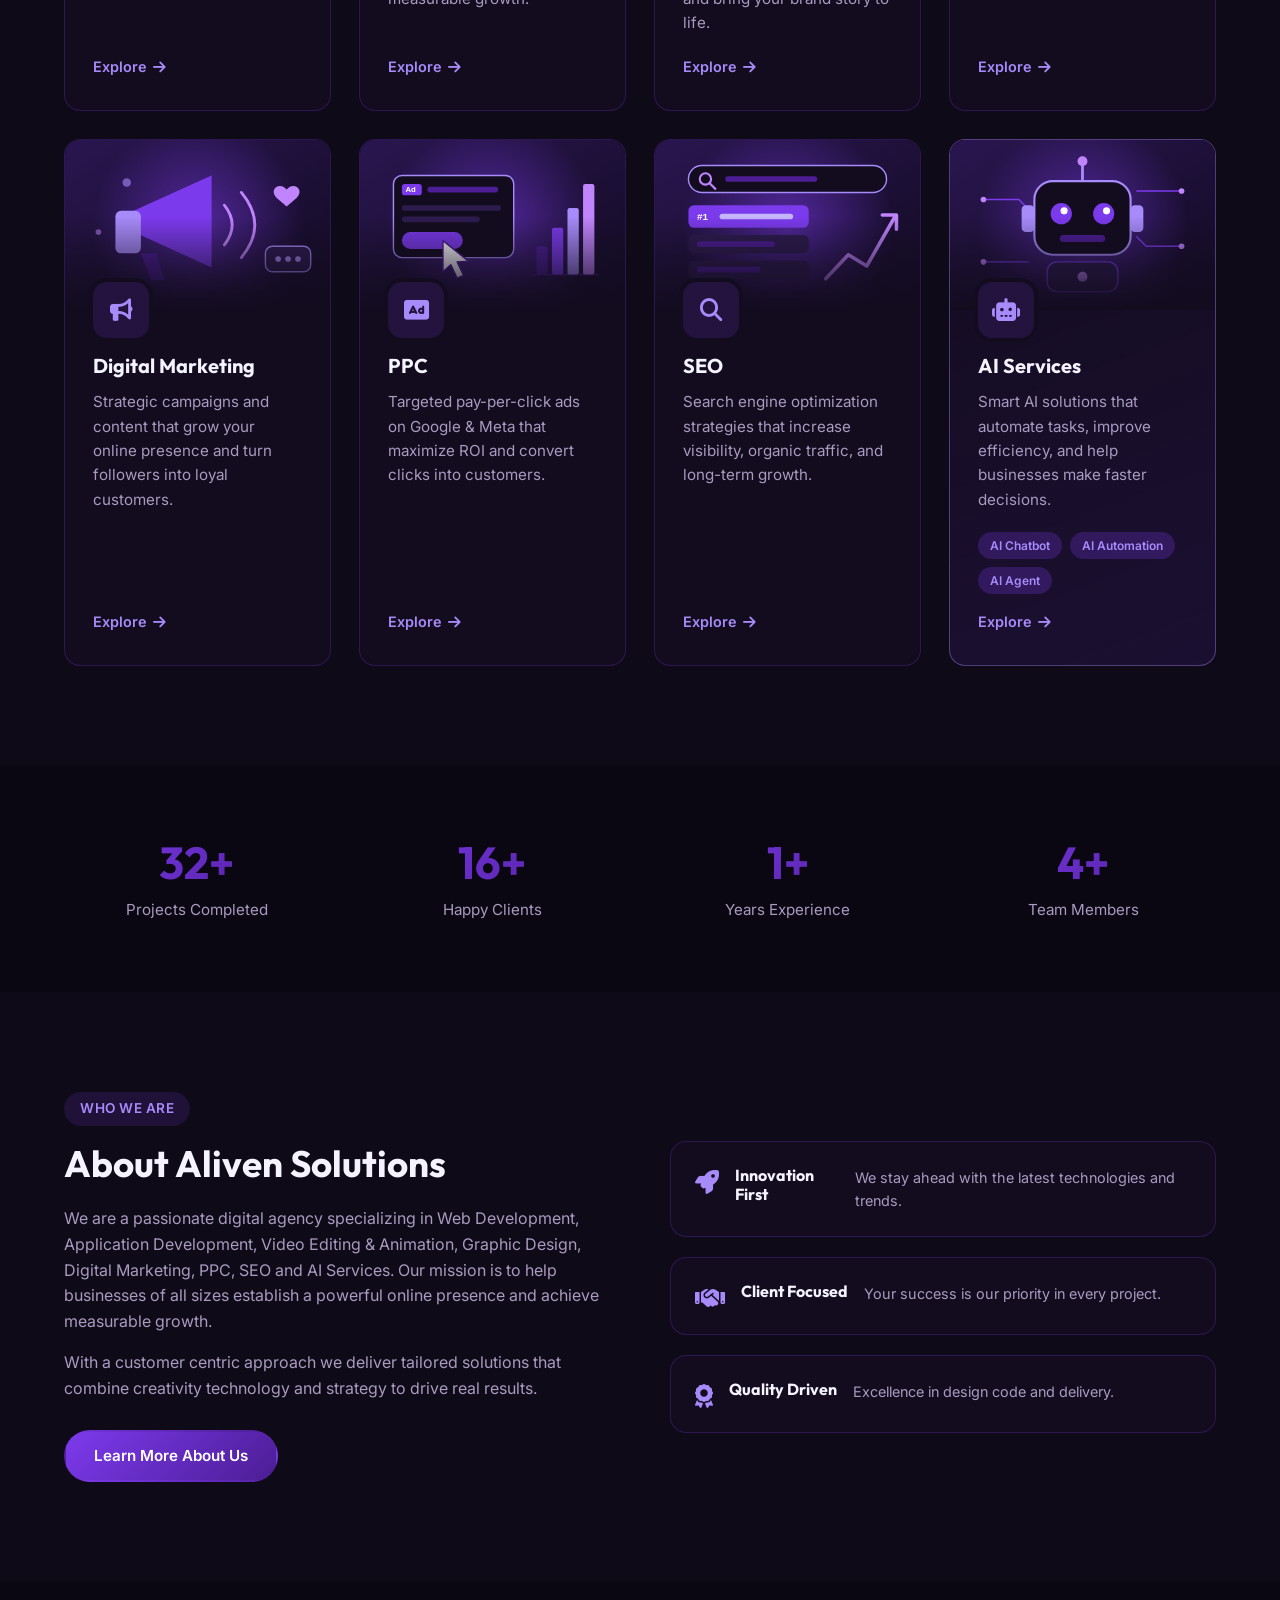
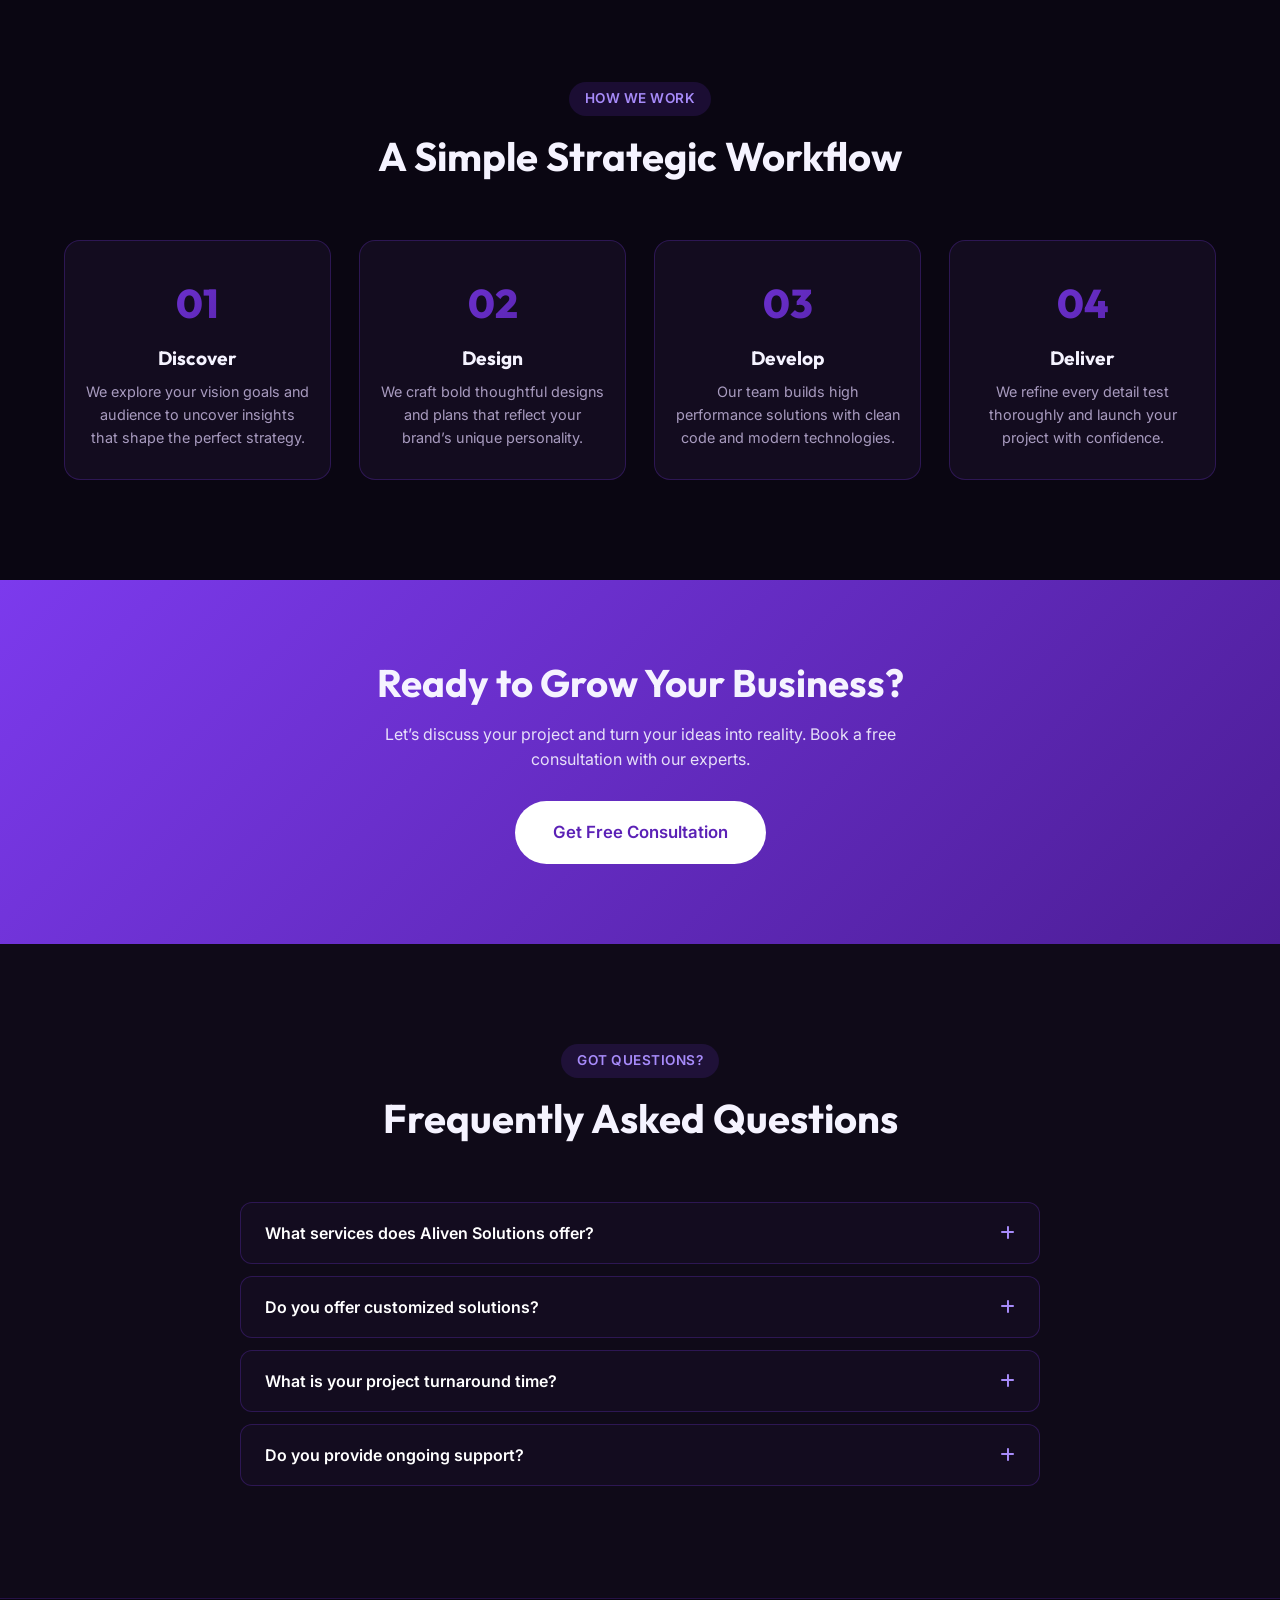
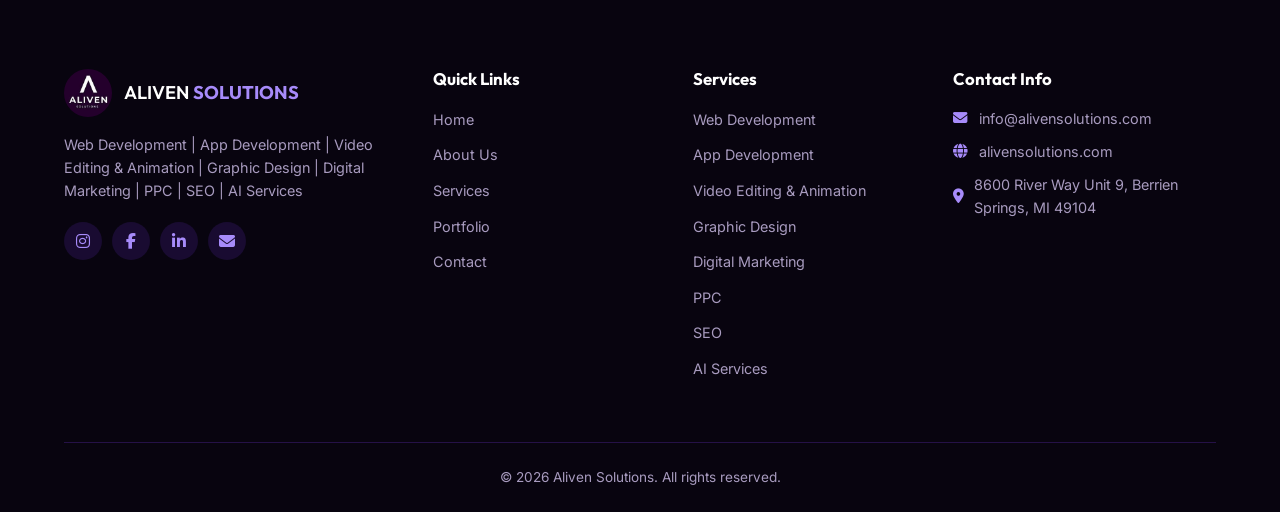
==== commit 00db6e30: "index.html" ====
--- a/index.html
+++ b/index.html
@@ -4,28 +4,13 @@
   <meta charset="UTF-8" />
   <meta name="viewport" content="width=device-width, initial-scale=1.0" />
   <title>Aliven Solutions | Web, App & Digital Marketing Experts</title>
-  <meta name="description" content="Aliven Solutions - Web Development, App Development, Video Editing, Graphic Design, Digital Marketing, PPC, SEO & AI Services. Transform your digital presence." />
+  <meta name="description" content="Aliven Solutions - Web Development, App Development, Video Editing & Animation, Graphic Design, Digital Marketing, PPC, SEO & AI Services. Transform your digital presence." />
   <link rel="icon" type="image/png" href="images/pic.jpg" />
   <link rel="stylesheet" href="css/style.css" />
   <link rel="stylesheet" href="https://cdnjs.cloudflare.com/ajax/libs/font-awesome/6.5.1/css/all.min.css" />
   <link href="https://fonts.googleapis.com/css2?family=Inter:wght@300;400;500;600;700;800&family=Outfit:wght@400;500;600;700;800&display=swap" rel="stylesheet" />
 </head>
 <body>
-  <div class="top-bar">
-    <div class="container">
-      <div class="top-left">
-        <a href="mailto:alivensolutions@gmail.com"><i class="fas fa-envelope"></i> info@alivensolutions.com</a>
-        <span><i class="fas fa-map-marker-alt"></i> 8600 River Way Unit 9, Berrien Springs, MI 49104</span>
-      </div>
-      <div class="top-right">
-        <a href="https://www.instagram.com/alivensolutions/" target="_blank" aria-label="Instagram"><i class="fab fa-instagram"></i></a>
-        <a href="https://www.facebook.com/profile.php?id=100065460550997&sk=directory_contact_info" aria-label="Facebook"><i class="fab fa-facebook-f"></i></a>
-        <a href="https://www.linkedin.com/company/aliven-solutions" target="_blank"><i class="fab fa-linkedin-in"></i></a>
-        <a href="mailto:alivensolutions@gmail.com" target="_blank"><i class="fas fa-envelope"></i></a>
-      </div>
-    </div>
-  </div>
-
   <header class="navbar" id="navbar">
     <div class="container nav-container">
       <a href="index.html" class="logo">
@@ -92,11 +77,11 @@
         </div>
         <div class="service-card">
           <div class="service-thumb">
-            <img src="images/services/video.svg" alt="Video Editing" loading="lazy" />
+            <img src="images/services/video.svg" alt="Video Editing &amp; Animation" loading="lazy" />
           </div>
           <div class="service-icon"><i class="fas fa-video"></i></div>
-          <h3>Video Editing</h3>
-          <p>Professional video editing with storytelling that captures attention and clearly showcases your brand’s personality.</p>
+          <h3>Video Editing &amp; Animation</h3>
+          <p>Professional video editing, 2D/3D animation, motion graphics and explainer videos that capture attention and bring your brand story to life.</p>
           <a href="services.html#video" class="service-link">Explore <i class="fas fa-arrow-right"></i></a>
         </div>
         <div class="service-card">
@@ -149,15 +134,6 @@
           </div>
           <a href="services.html#ai" class="service-link">Explore <i class="fas fa-arrow-right"></i></a>
         </div>
-        <div class="service-card">
-          <div class="service-thumb">
-            <img src="images/services/animation.svg" alt="Animation" loading="lazy" />
-          </div>
-          <div class="service-icon"><i class="fas fa-magic"></i></div>
-          <h3>Animation</h3>
-          <p>Engaging 2D/3D animations, motion graphics and explainer videos that bring your brand story to life.</p>
-          <a href="services.html#animation" class="service-link">Explore <i class="fas fa-arrow-right"></i></a>
-        </div>
       </div>
     </div>
   </section>
@@ -191,7 +167,7 @@
         <div class="about-content">
           <span class="section-tag">Who We Are</span>
           <h2>About Aliven Solutions</h2>
-          <p>We are a passionate digital agency specializing in Web Development, Application Development, Video Editing, Graphic Design, Digital Marketing, PPC, SEO, AI Services and Animation. Our mission is to help businesses of all sizes establish a powerful online presence and achieve measurable growth.</p>
+          <p>We are a passionate digital agency specializing in Web Development, Application Development, Video Editing &amp; Animation, Graphic Design, Digital Marketing, PPC, SEO and AI Services. Our mission is to help businesses of all sizes establish a powerful online presence and achieve measurable growth.</p>
           <p>With a customer centric approach we deliver tailored solutions that combine creativity technology and strategy to drive real results.</p>
           <a href="about.html" class="btn btn-primary">Learn More About Us</a>
         </div>
@@ -265,7 +241,7 @@
         <div class="faq-item">
           <button class="faq-question">What services does Aliven Solutions offer? <i class="fas fa-plus"></i></button>
           <div class="faq-answer">
-            <p>We offer Web Development, Application Development, Video Editing, Graphic Design, Digital Marketing, PPC, SEO, AI Services and Animation services everything you need to build and grow your digital presence under one roof.</p>
+            <p>We offer Web Development, Application Development, Video Editing &amp; Animation, Graphic Design, Digital Marketing, PPC, SEO and AI Services everything you need to build and grow your digital presence under one roof.</p>
           </div>
         </div>
         <div class="faq-item">
@@ -298,7 +274,7 @@
             <img src="images/pic.jpg" alt="Aliven Solutions" />
             <span>ALIVEN <strong>SOLUTIONS</strong></span>
           </a>
-          <p>Web Development | App Development | Video Editing | Graphic Design | Digital Marketing | PPC | SEO | AI Services | Animation</p>
+          <p>Web Development | App Development | Video Editing &amp; Animation | Graphic Design | Digital Marketing | PPC | SEO | AI Services</p>
           <div class="footer-social">
             <a href="https://www.instagram.com/alivensolutions/" target="_blank"><i class="fab fa-instagram"></i></a>
             <a href="https://www.facebook.com/profile.php?id=100065460550997&sk=directory_contact_info"><i class="fab fa-facebook-f"></i></a>
@@ -321,13 +297,12 @@
           <ul>
             <li><a href="services.html#web">Web Development</a></li>
             <li><a href="services.html#app">App Development</a></li>
-            <li><a href="services.html#video">Video Editing</a></li>
+            <li><a href="services.html#video">Video Editing &amp; Animation</a></li>
             <li><a href="services.html#graphic">Graphic Design</a></li>
             <li><a href="services.html#digital">Digital Marketing</a></li>
             <li><a href="services.html#ppc">PPC</a></li>
             <li><a href="services.html#seo">SEO</a></li>
             <li><a href="services.html#ai">AI Services</a></li>
-            <li><a href="services.html#animation">Animation</a></li>
           </ul>
         </div>
         <div class="footer-contact">
@@ -347,4 +322,4 @@
 
   <script src="js/main.js"></script>
 </body>
-</html>+</html>
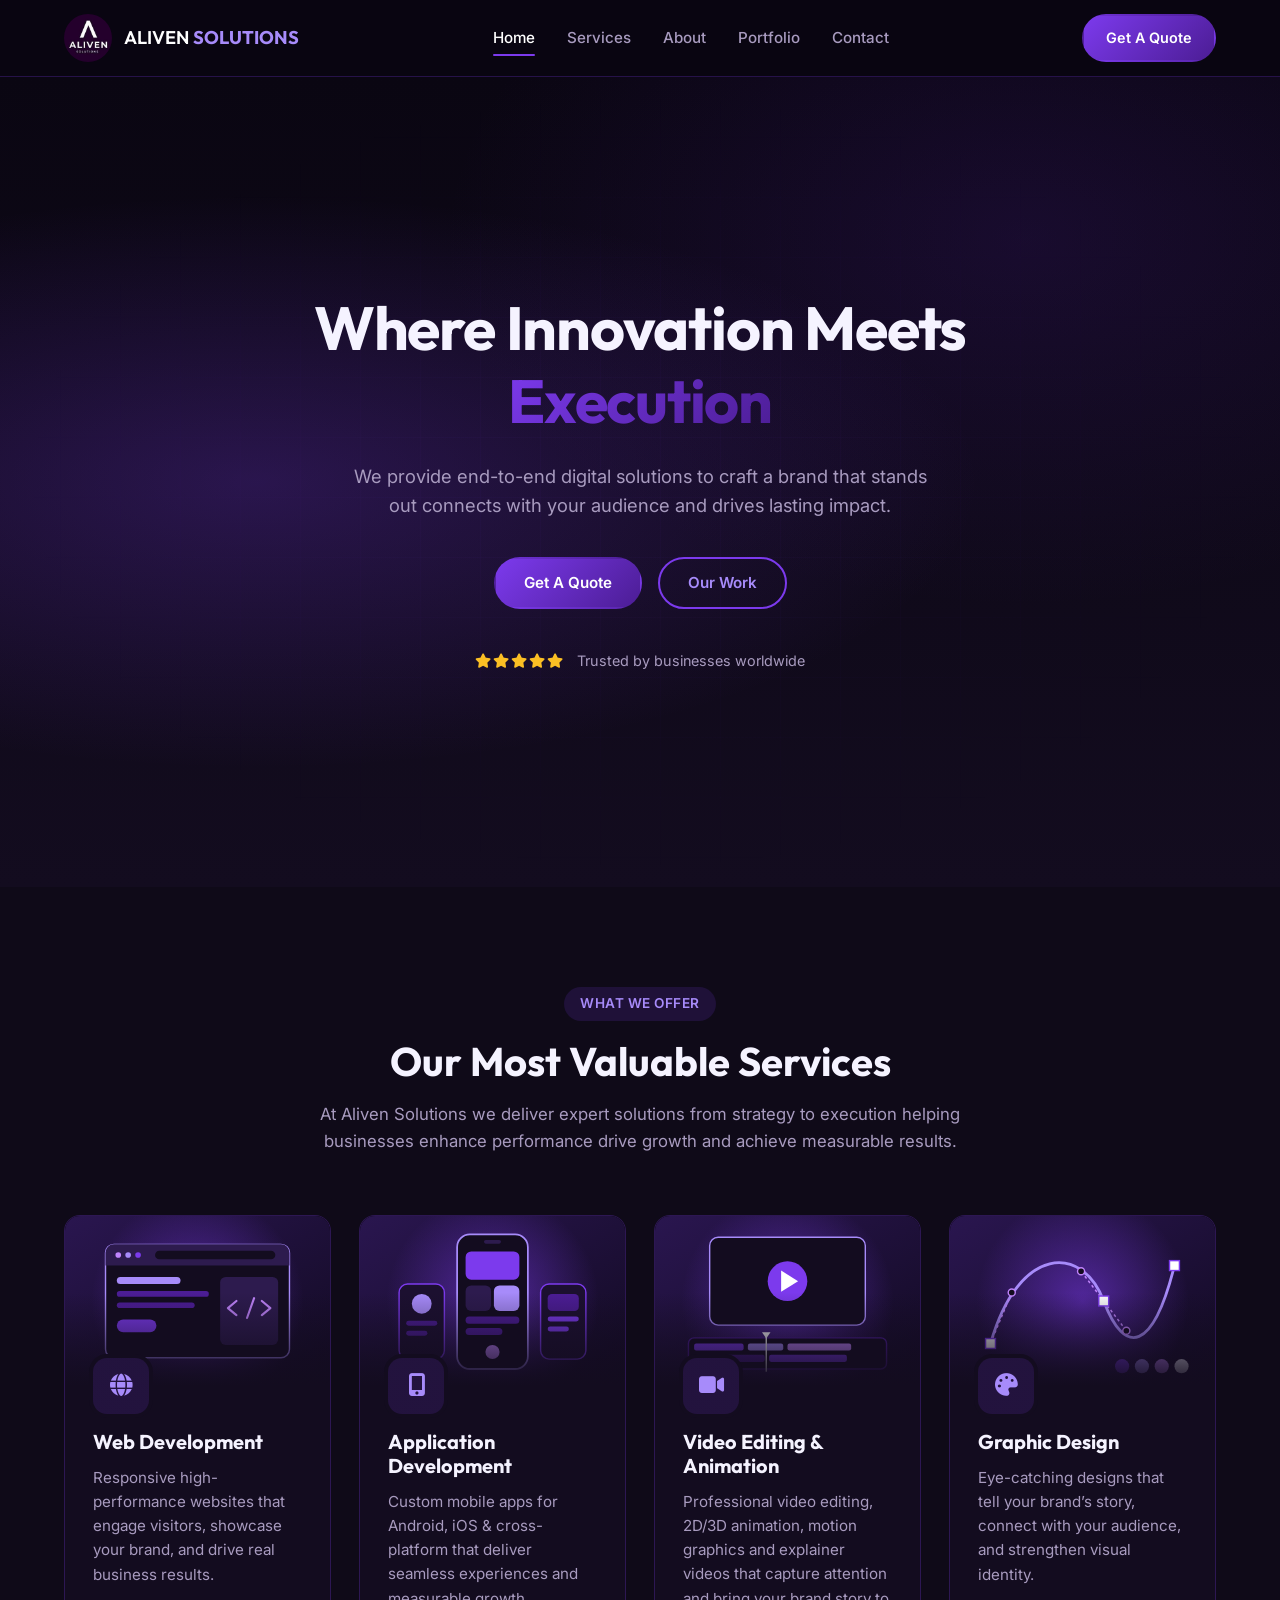
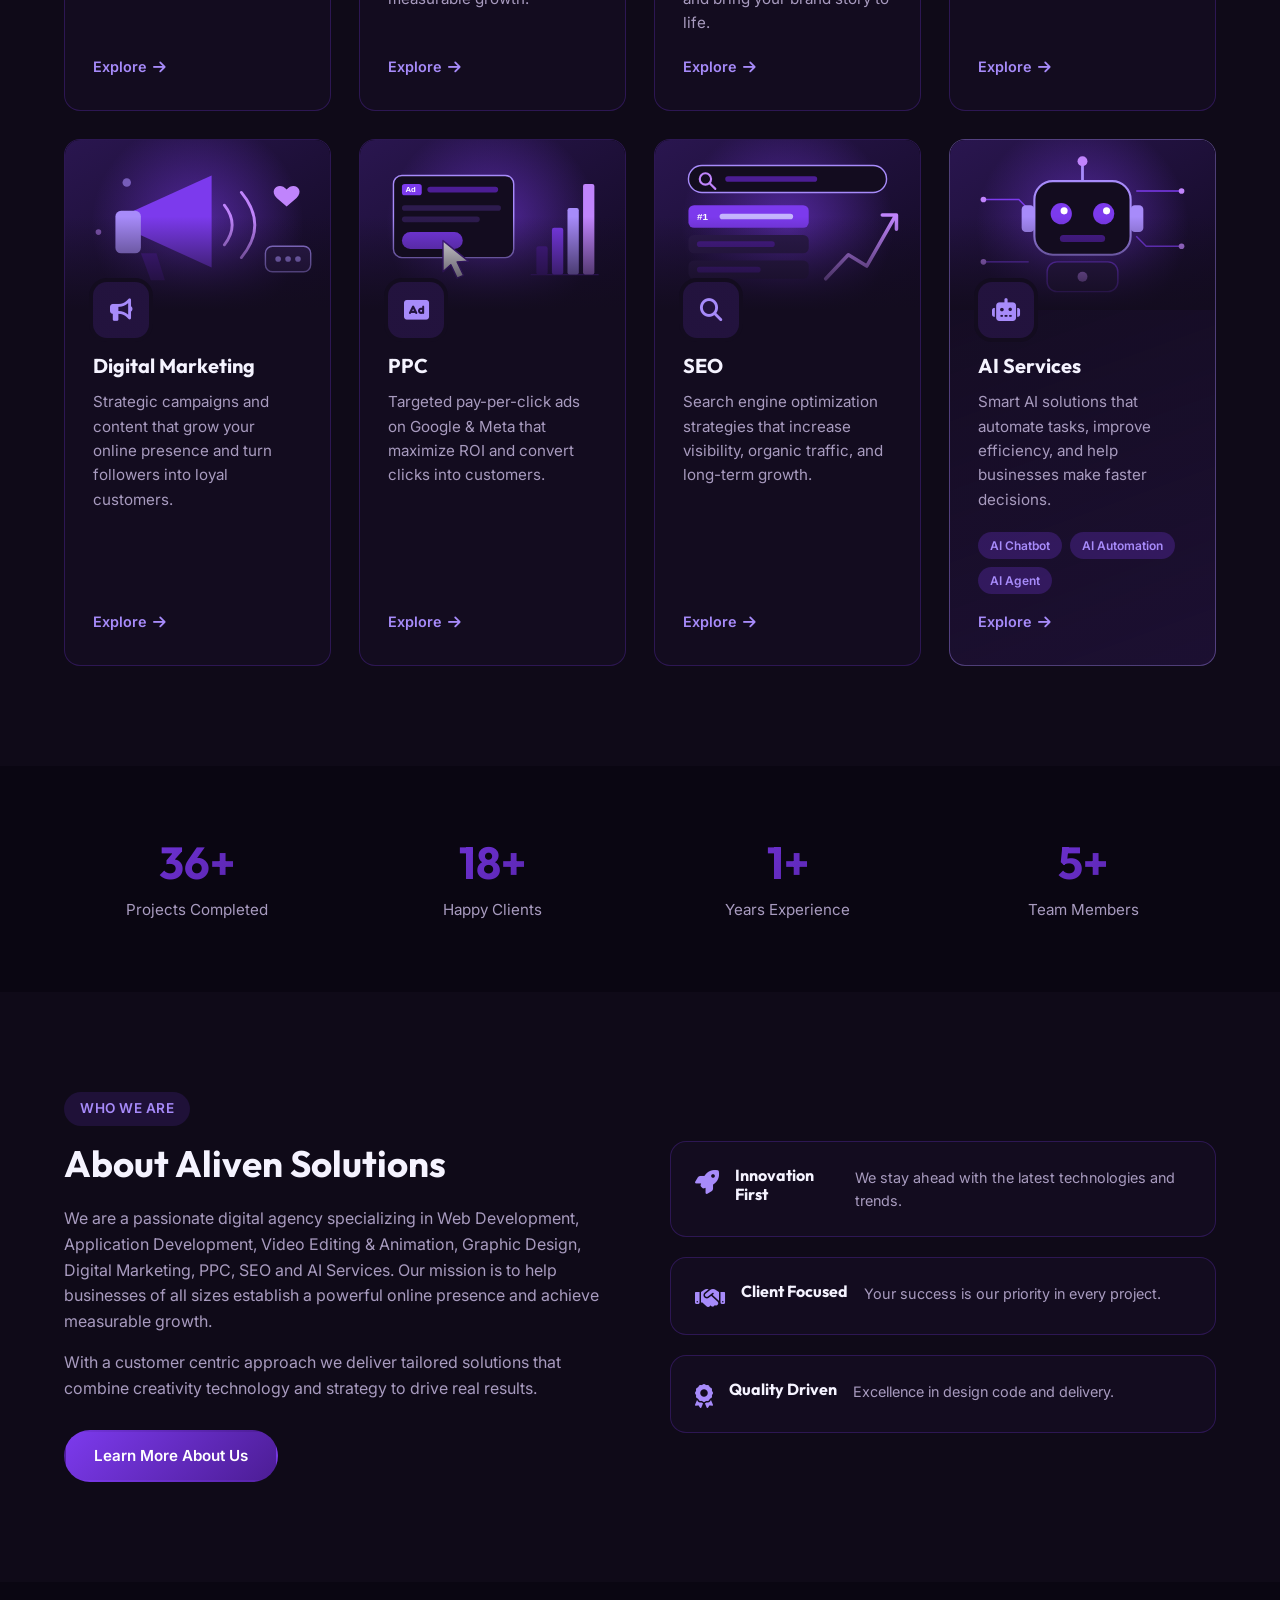
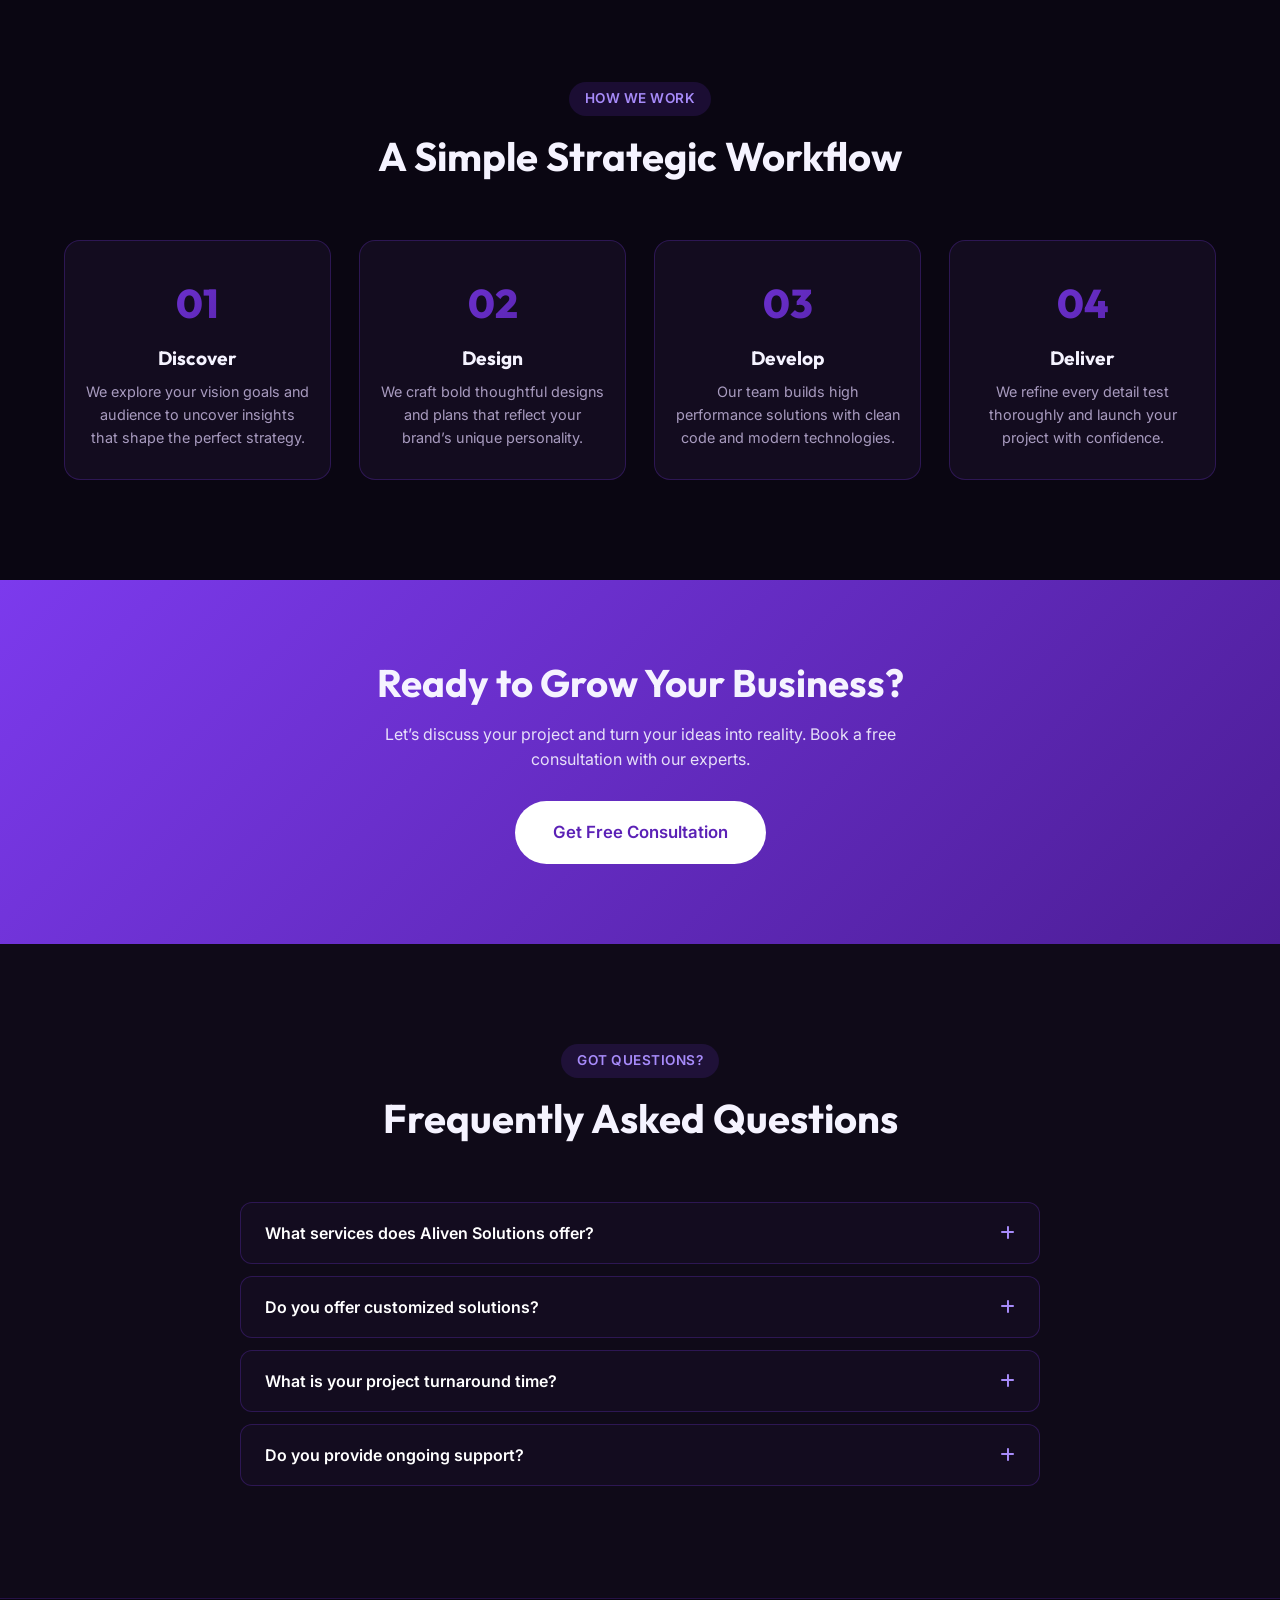
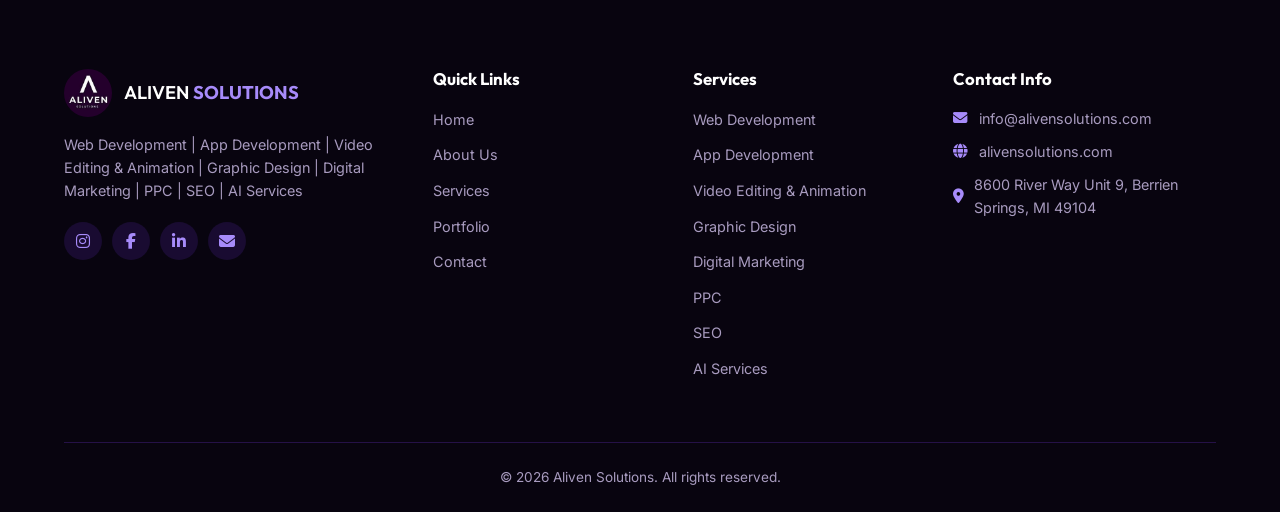
==== commit ad6db475: "index.html" ====
--- a/index.html
+++ b/index.html
@@ -35,7 +35,7 @@
     <div class="hero-bg"></div>
     <div class="container hero-content">
       <h1>Where Innovation Meets <span>Execution</span></h1>
-      <p>We provide end-to-end digital solutions to craft a brand that stands out, connects with your audience, and drives lasting impact.</p>
+      <p>We provide end-to-end digital solutions to craft a brand that stands out connects with your audience and drives lasting impact.</p>
       <div class="hero-buttons">
         <a href="contact.html" class="btn btn-primary">Get A Quote</a>
         <a href="portfolio.html" class="btn btn-outline">Our Work</a>
--- a/css/style.css
+++ b/css/style.css
@@ -131,56 +131,10 @@
   font-size: 1.05rem;
 }
 
-/* Top Bar */
+/* Top Bar removed from the site.
+   Hidden so any page that still has the old markup stays clean. */
 .top-bar {
-  background: #08040f;
-  padding: 10px 0;
-  font-size: 0.85rem;
-  border-bottom: 1px solid var(--border);
-}
-
-.top-bar .container {
-  display: flex;
-  justify-content: space-between;
-  align-items: center;
-}
-
-.top-left {
-  display: flex;
-  gap: 24px;
-}
-
-.top-left a, .top-left span {
-  color: var(--text-muted);
-  display: flex;
-  align-items: center;
-  gap: 8px;
-}
-
-.top-left a:hover {
-  color: var(--primary-light);
-}
-
-.top-right {
-  display: flex;
-  gap: 12px;
-}
-
-.top-right a {
-  width: 32px;
-  height: 32px;
-  border-radius: 50%;
-  background: rgba(124, 58, 237, 0.2);
-  display: flex;
-  align-items: center;
-  justify-content: center;
-  color: var(--primary-light);
-  font-size: 0.85rem;
-}
-
-.top-right a:hover {
-  background: var(--primary);
-  color: #fff;
+  display: none;
 }
 
 /* Navbar */
@@ -1178,9 +1132,6 @@
     border-bottom: 1px solid var(--border);
     gap: 16px;
   }
-  .top-left span {
-    display: none;
-  }
   .section {
     padding: 70px 0;
   }
@@ -1215,4 +1166,4 @@
   .service-thumb img {
     transition: none;
   }
-}+}
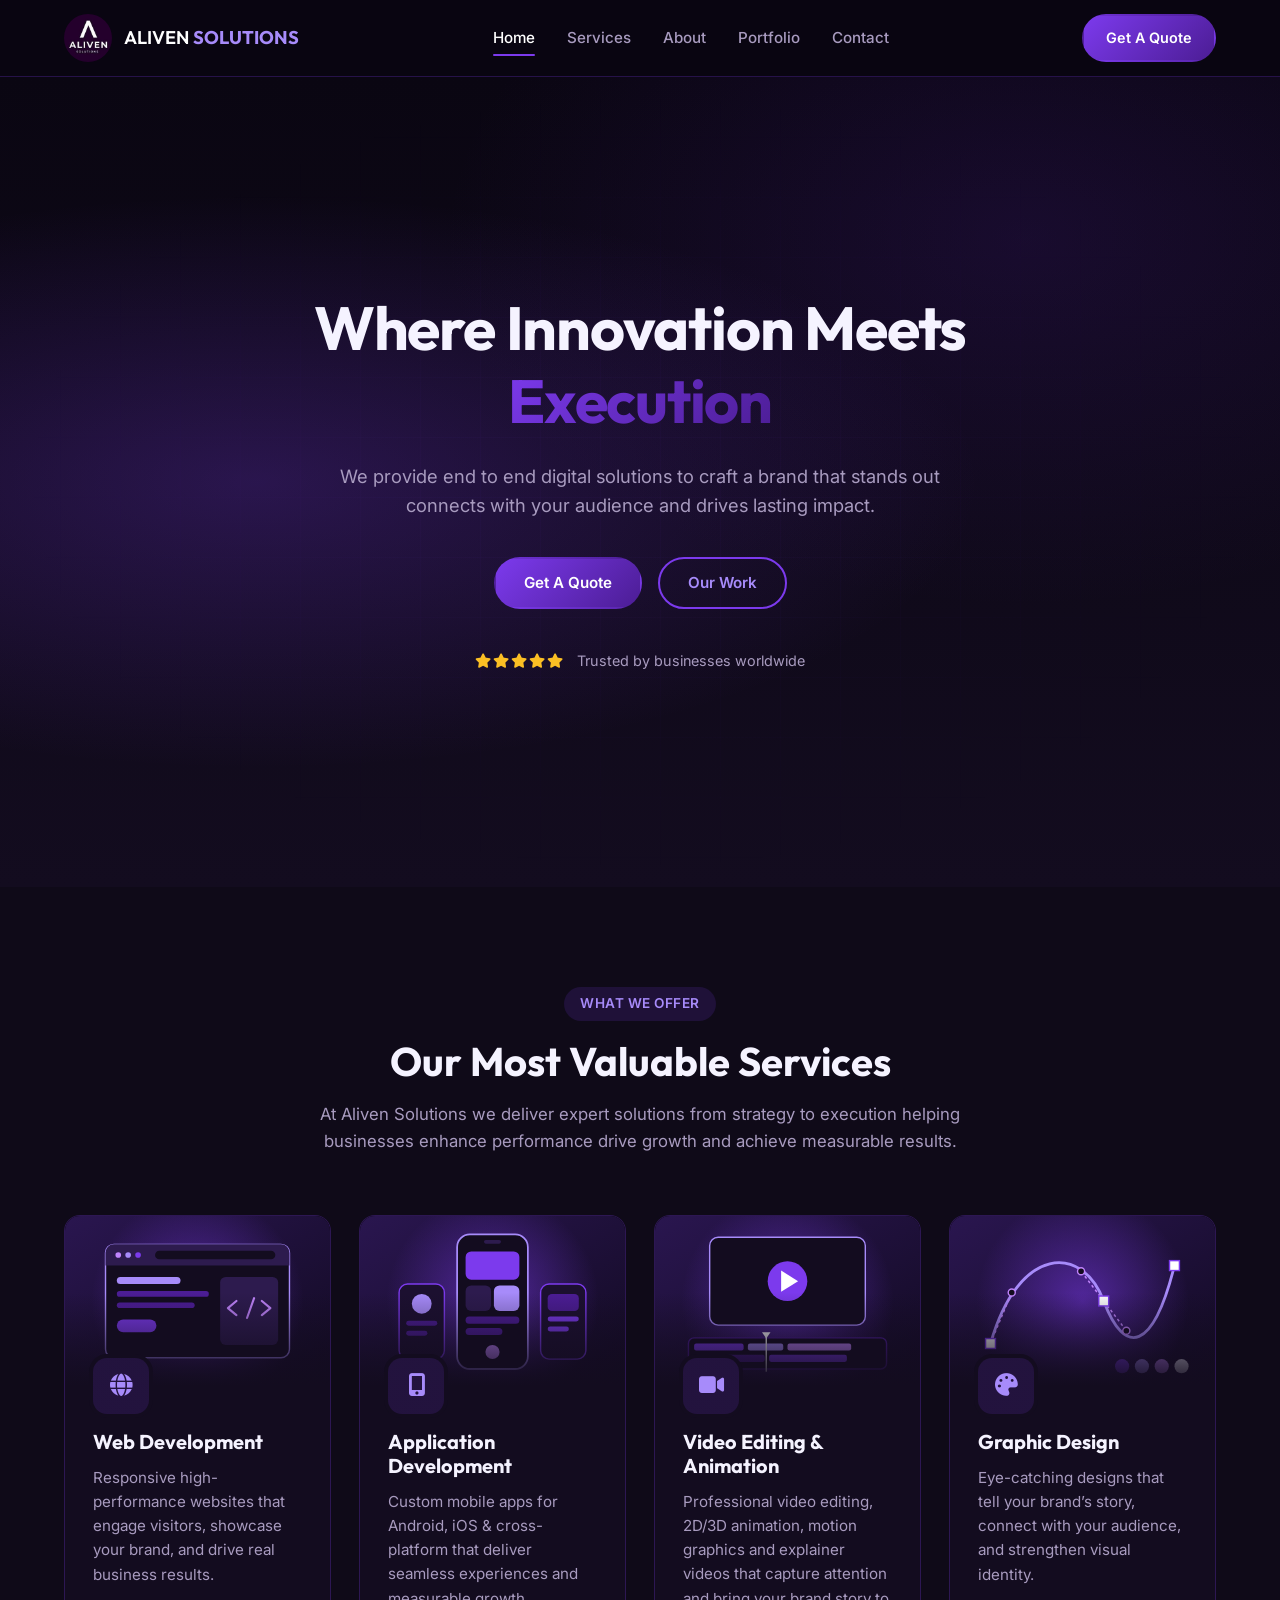
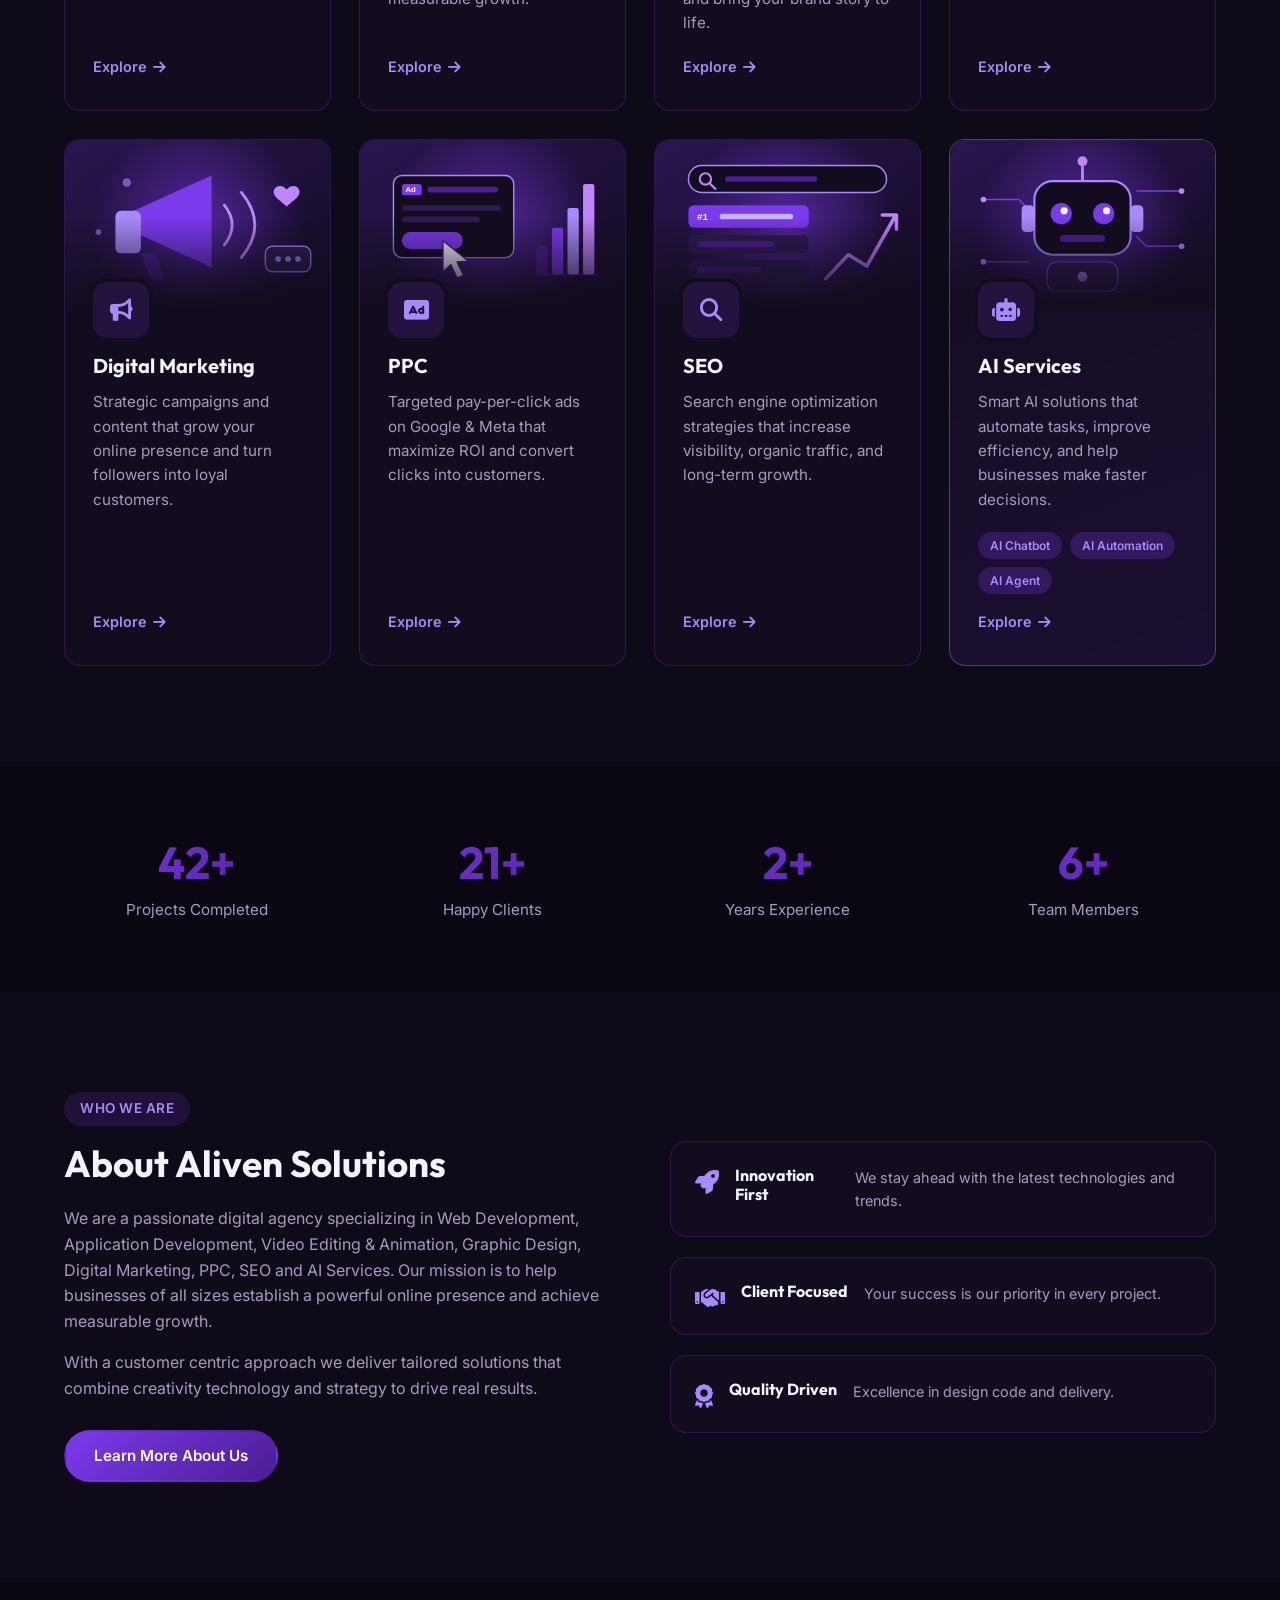
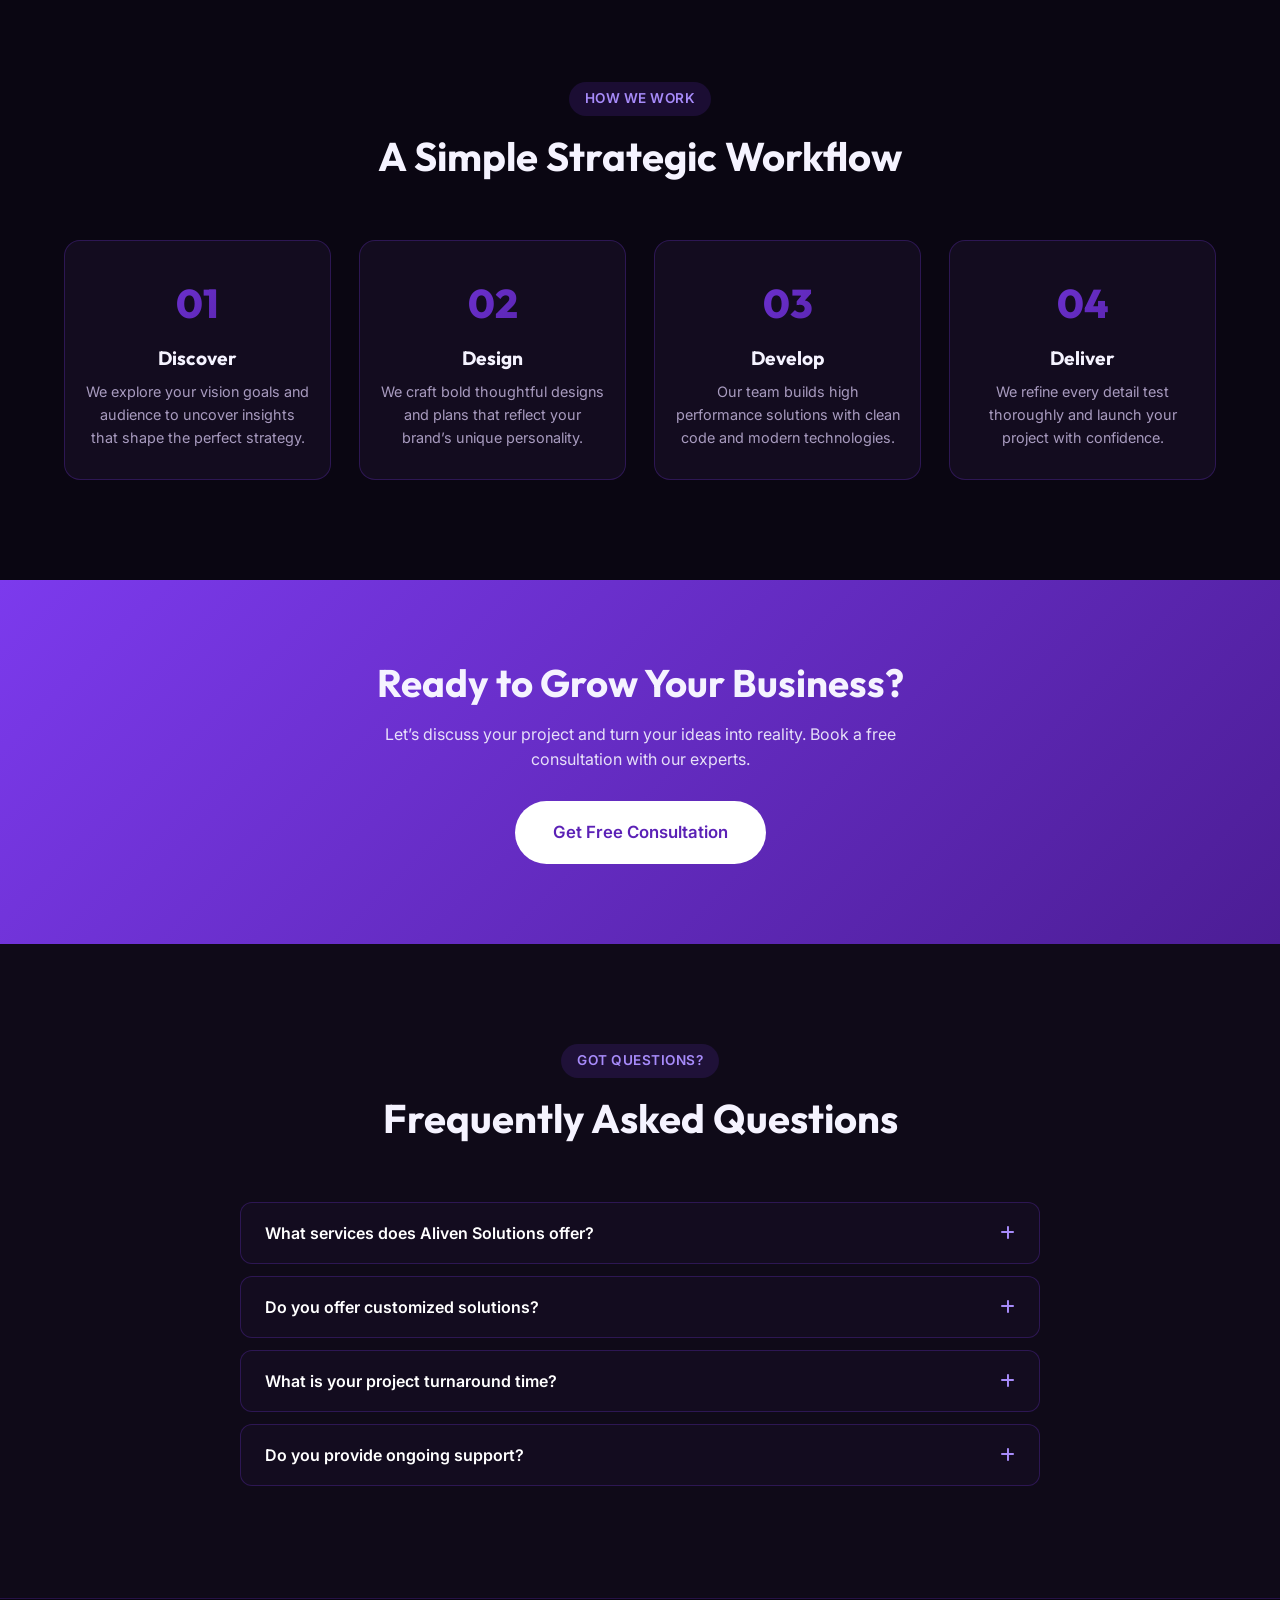
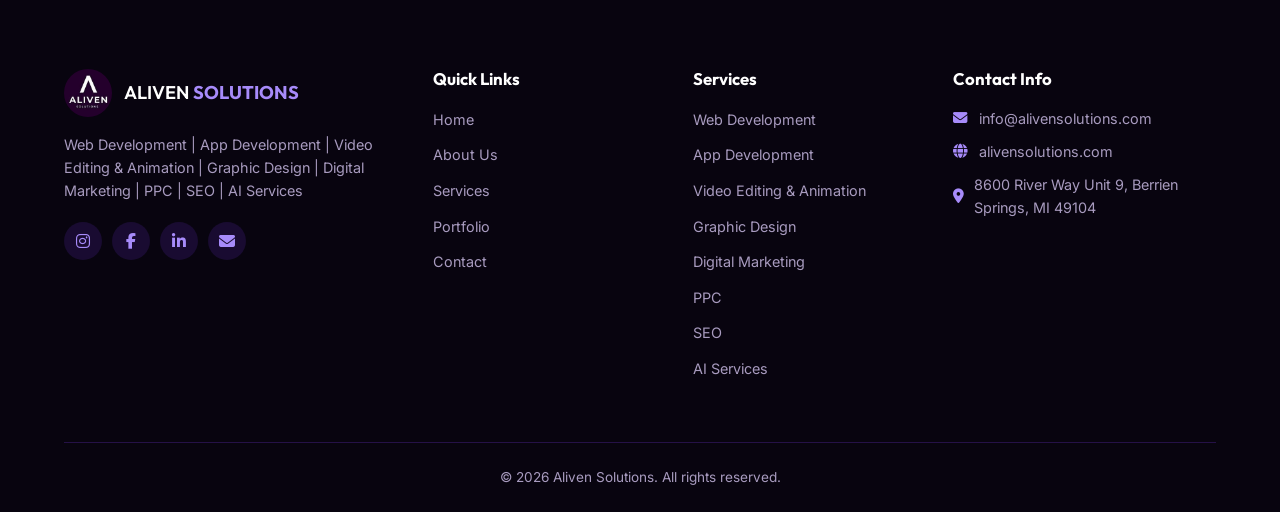
==== commit 9e08e9ae: "index.html" ====
--- a/index.html
+++ b/index.html
@@ -35,7 +35,7 @@
     <div class="hero-bg"></div>
     <div class="container hero-content">
       <h1>Where Innovation Meets <span>Execution</span></h1>
-      <p>We provide end-to-end digital solutions to craft a brand that stands out connects with your audience and drives lasting impact.</p>
+      <p>We provide end to end digital solutions to craft a brand that stands out connects with your audience and drives lasting impact.</p>
       <div class="hero-buttons">
         <a href="contact.html" class="btn btn-primary">Get A Quote</a>
         <a href="portfolio.html" class="btn btn-outline">Our Work</a>
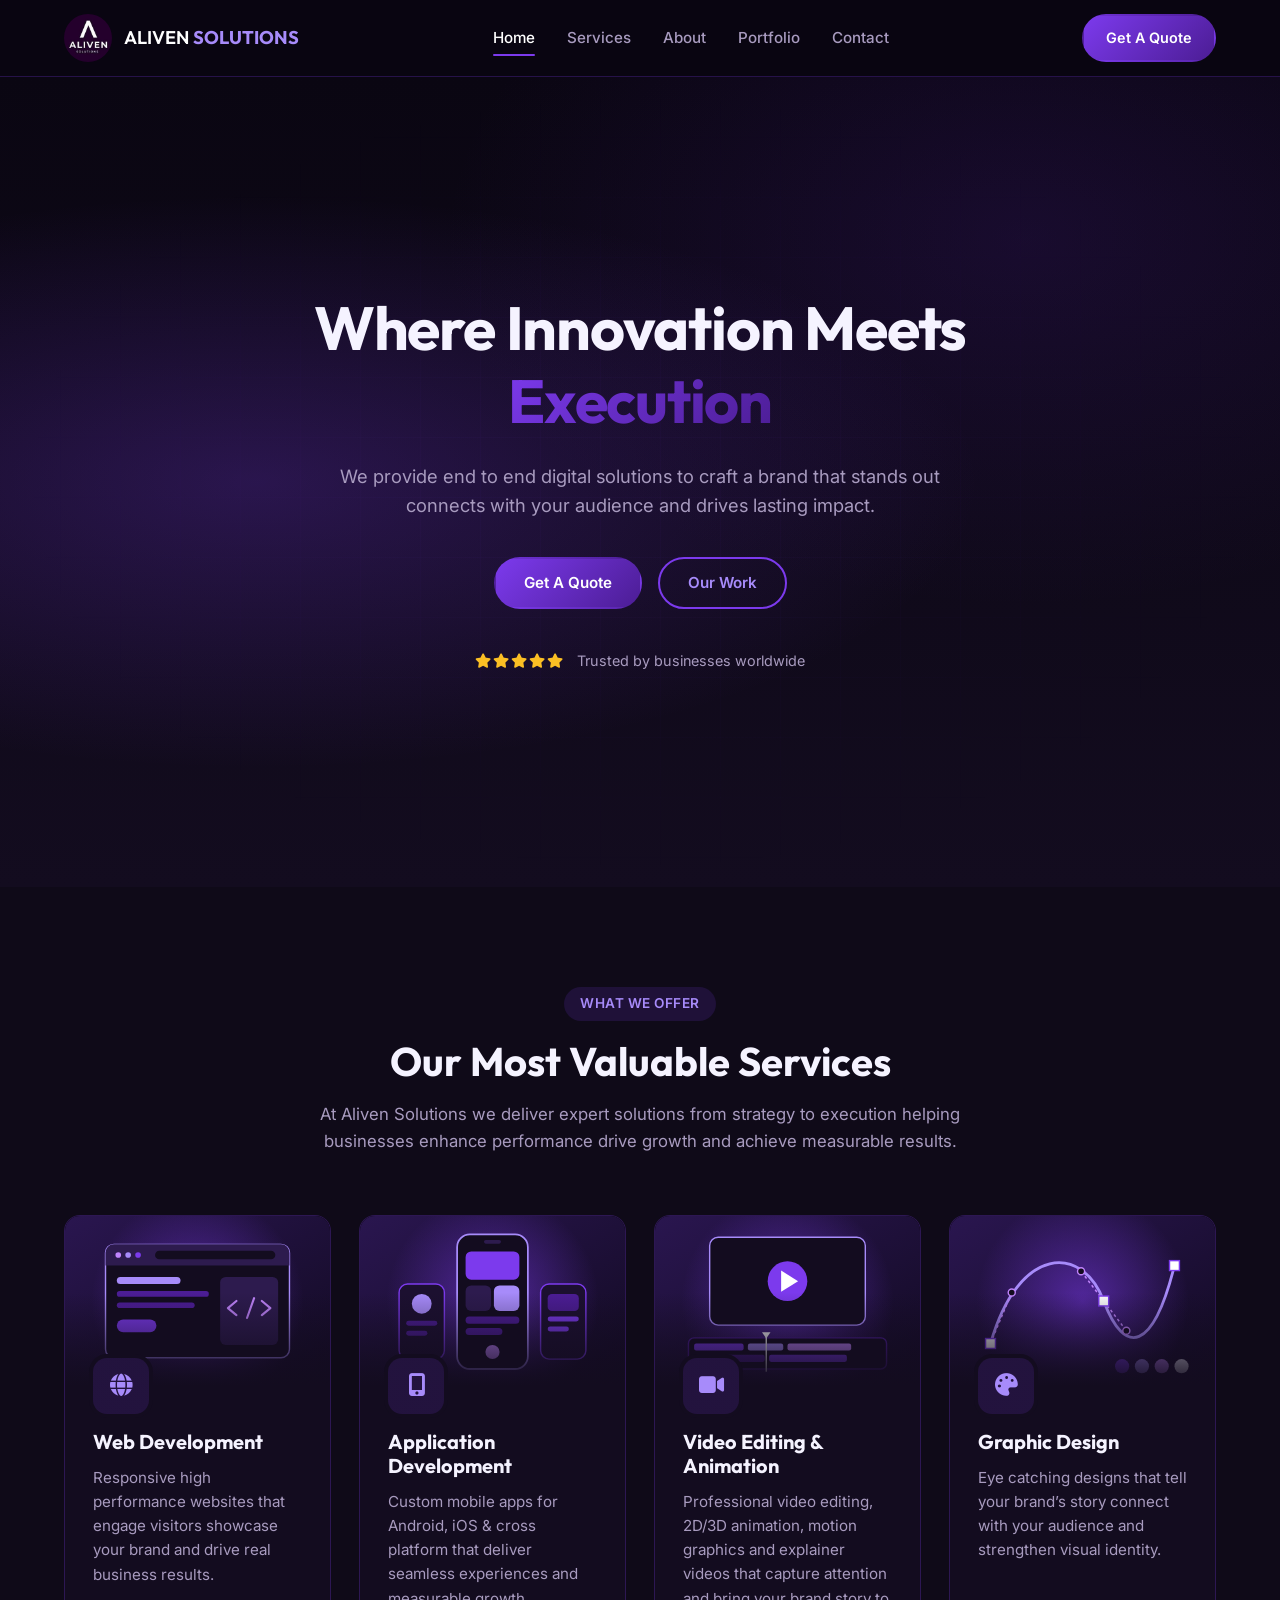
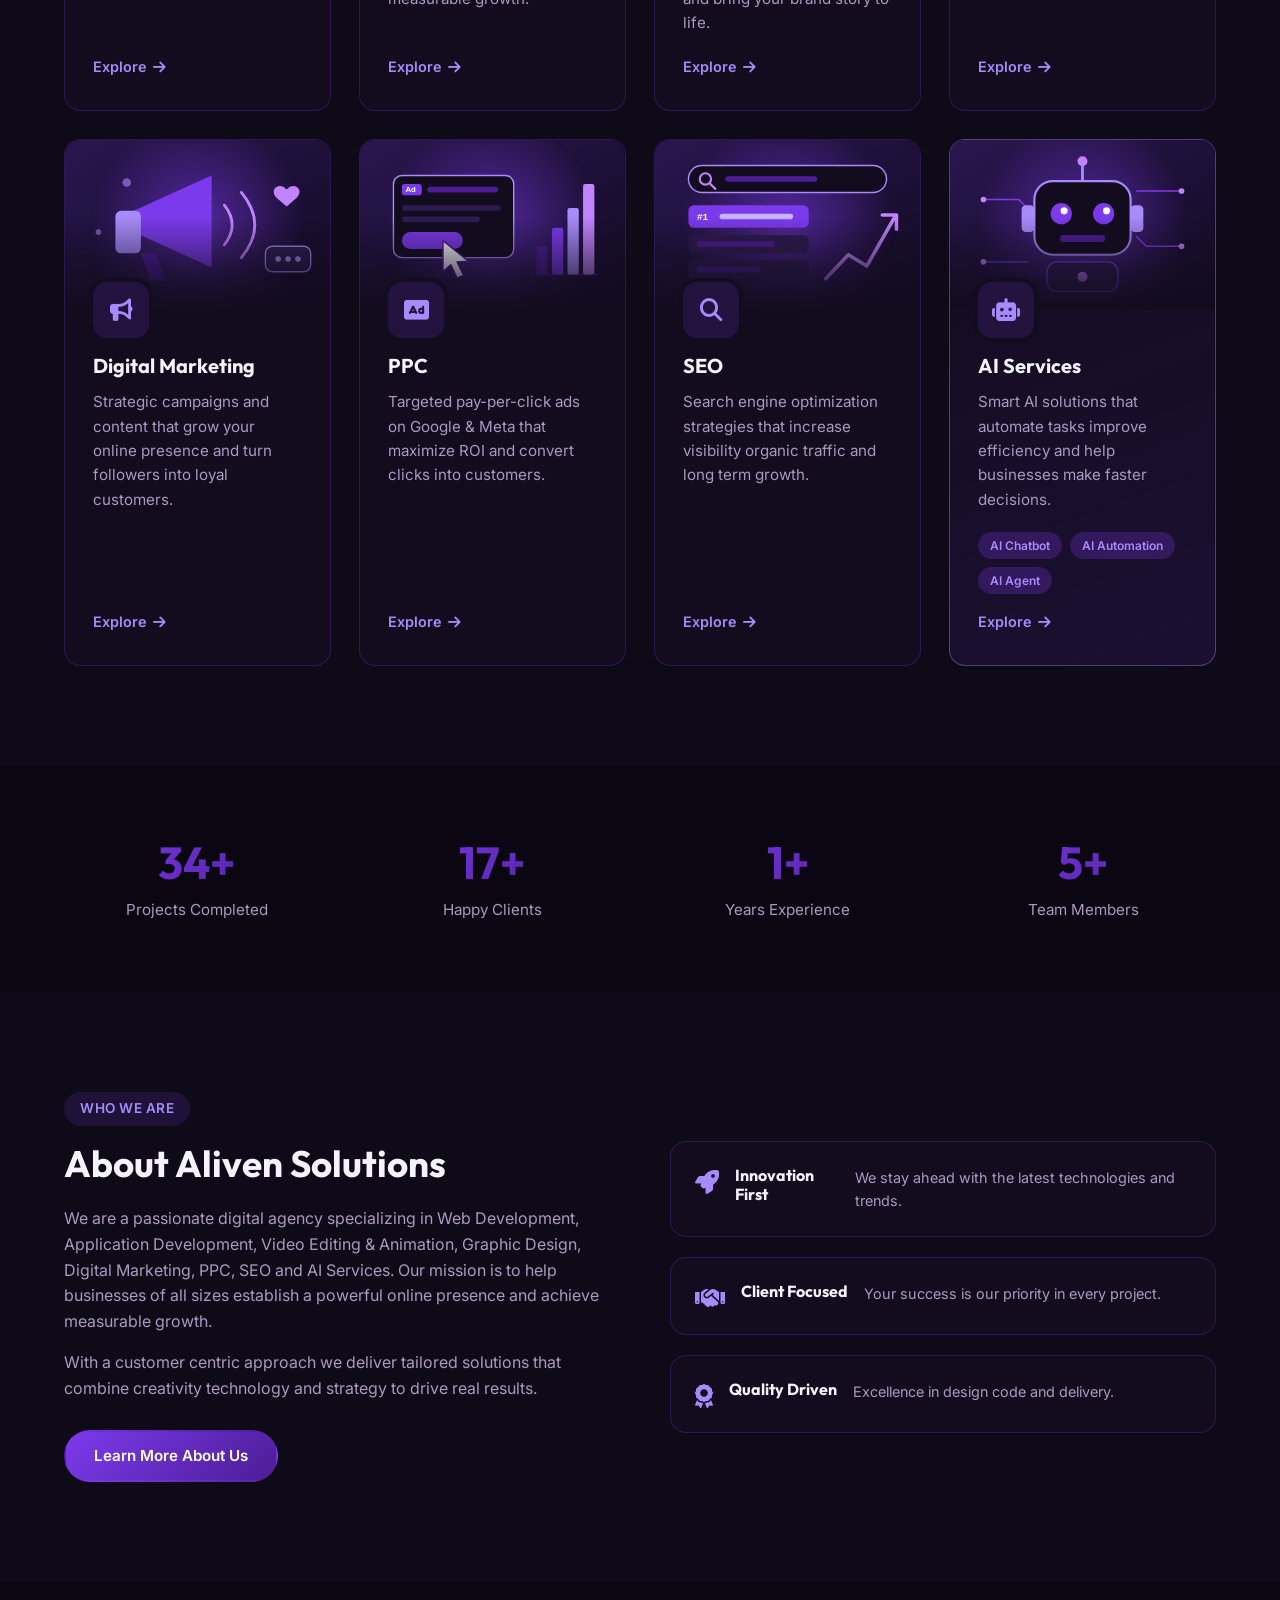
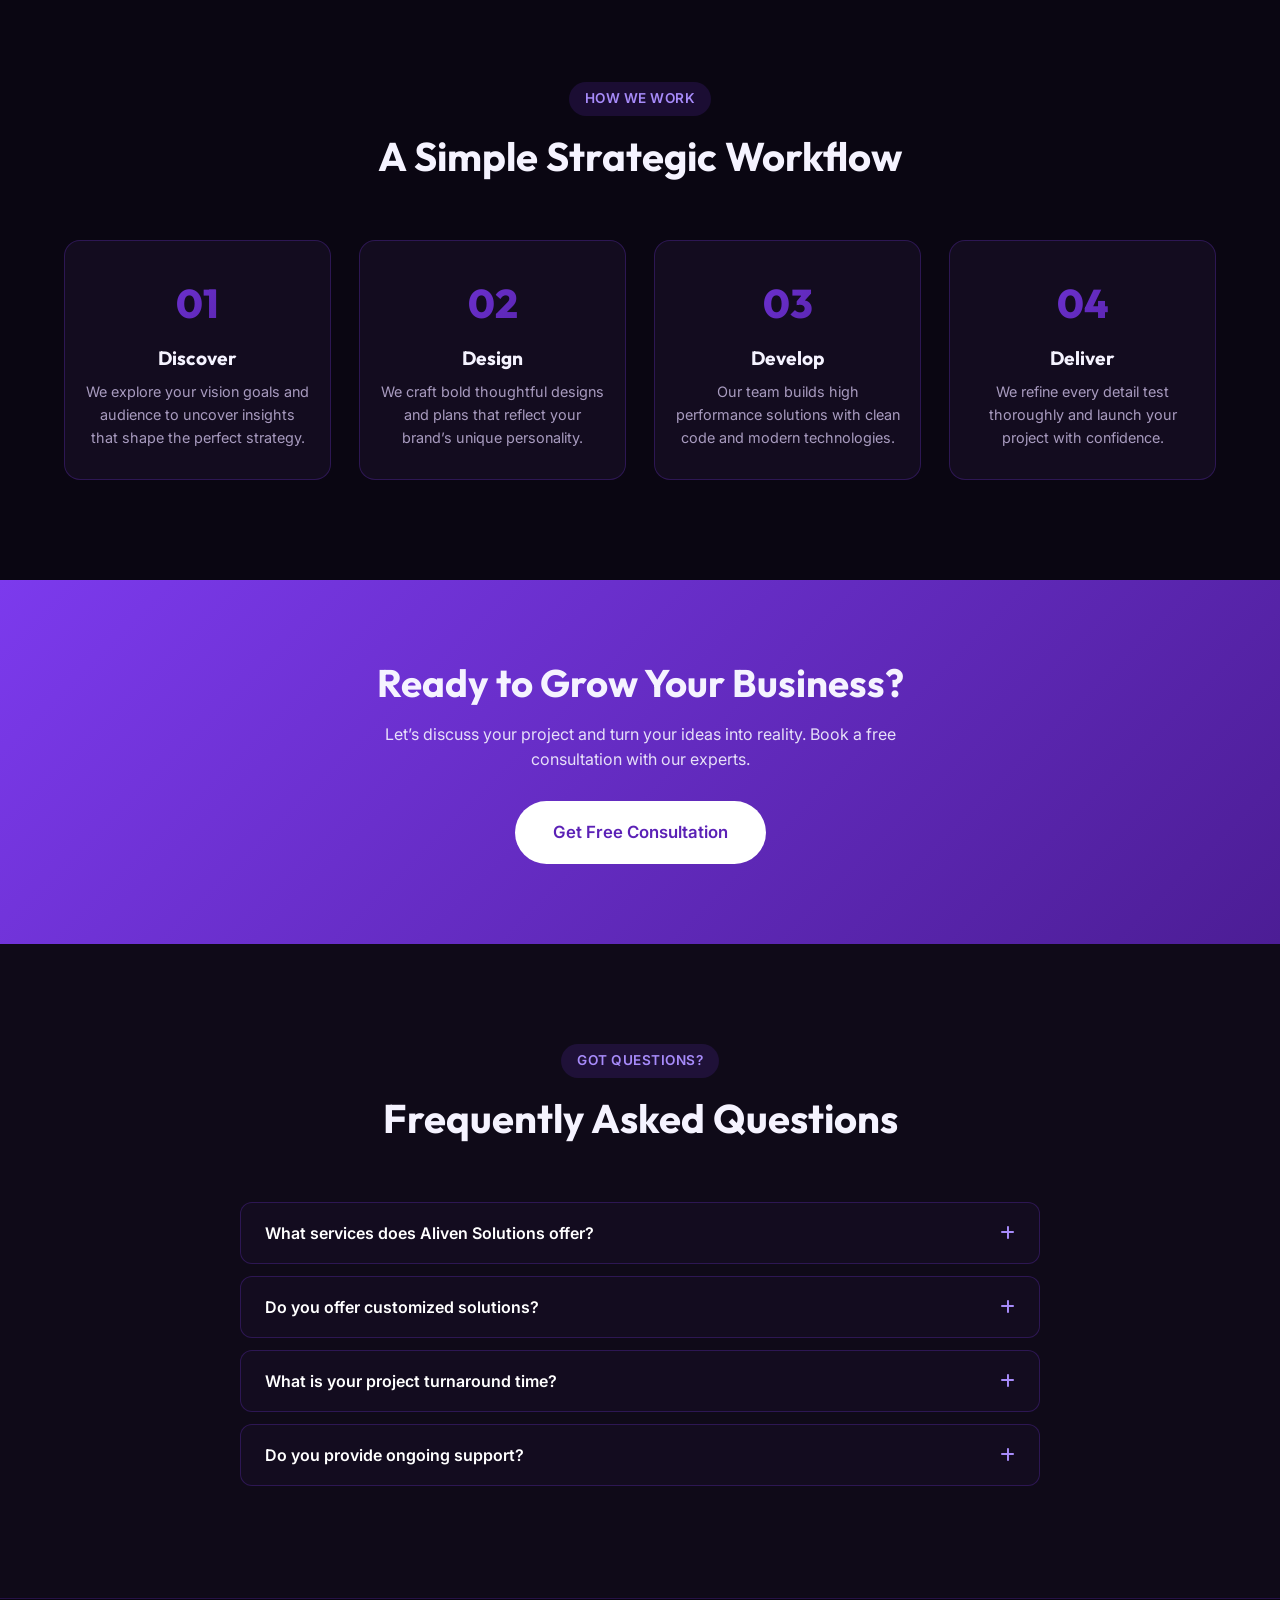
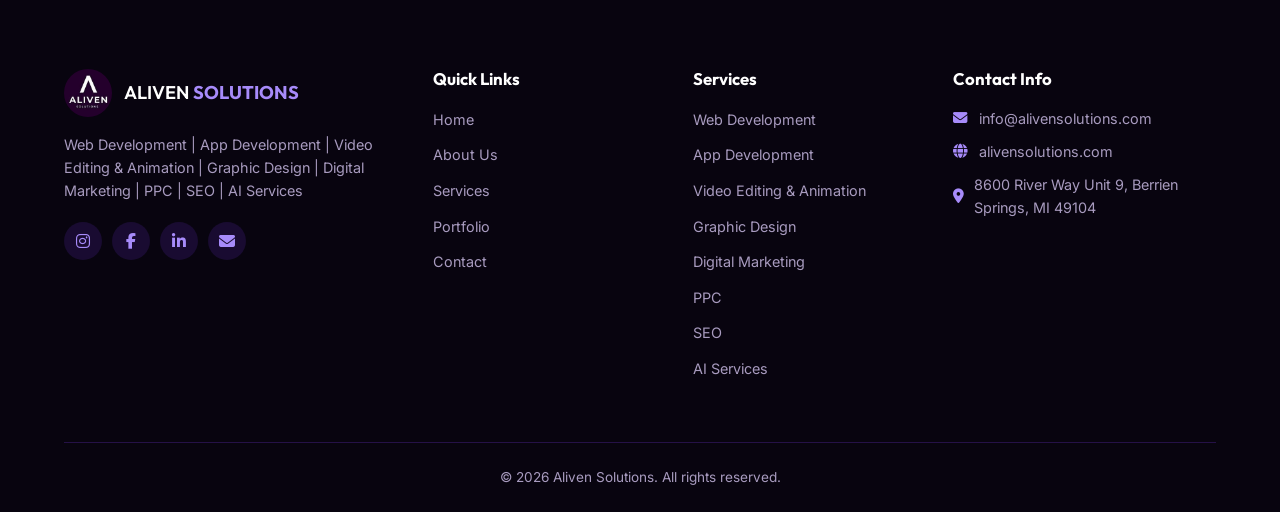
==== commit 45e40cf6: "index.html" ====
--- a/index.html
+++ b/index.html
@@ -63,7 +63,7 @@
           </div>
           <div class="service-icon"><i class="fas fa-globe"></i></div>
           <h3>Web Development</h3>
-          <p>Responsive high-performance websites that engage visitors, showcase your brand, and drive real business results.</p>
+          <p>Responsive high performance websites that engage visitors showcase your brand and drive real business results.</p>
           <a href="services.html#web" class="service-link">Explore <i class="fas fa-arrow-right"></i></a>
         </div>
         <div class="service-card">
@@ -72,7 +72,7 @@
           </div>
           <div class="service-icon"><i class="fas fa-mobile-alt"></i></div>
           <h3>Application Development</h3>
-          <p>Custom mobile apps for Android, iOS &amp; cross-platform that deliver seamless experiences and measurable growth.</p>
+          <p>Custom mobile apps for Android, iOS &amp; cross platform that deliver seamless experiences and measurable growth.</p>
           <a href="services.html#app" class="service-link">Explore <i class="fas fa-arrow-right"></i></a>
         </div>
         <div class="service-card">
@@ -90,7 +90,7 @@
           </div>
           <div class="service-icon"><i class="fas fa-palette"></i></div>
           <h3>Graphic Design</h3>
-          <p>Eye-catching designs that tell your brand’s story, connect with your audience, and strengthen visual identity.</p>
+          <p>Eye catching designs that tell your brand’s story connect with your audience and strengthen visual identity.</p>
           <a href="services.html#graphic" class="service-link">Explore <i class="fas fa-arrow-right"></i></a>
         </div>
         <div class="service-card">
@@ -117,7 +117,7 @@
           </div>
           <div class="service-icon"><i class="fas fa-search"></i></div>
           <h3>SEO</h3>
-          <p>Search engine optimization strategies that increase visibility, organic traffic, and long-term growth.</p>
+          <p>Search engine optimization strategies that increase visibility organic traffic and long term growth.</p>
           <a href="services.html#seo" class="service-link">Explore <i class="fas fa-arrow-right"></i></a>
         </div>
         <div class="service-card service-card-ai">
@@ -126,7 +126,7 @@
           </div>
           <div class="service-icon"><i class="fas fa-robot"></i></div>
           <h3>AI Services</h3>
-          <p>Smart AI solutions that automate tasks, improve efficiency, and help businesses make faster decisions.</p>
+          <p>Smart AI solutions that automate tasks improve efficiency and help businesses make faster decisions.</p>
           <div class="ai-tags">
             <span>AI Chatbot</span>
             <span>AI Automation</span>
